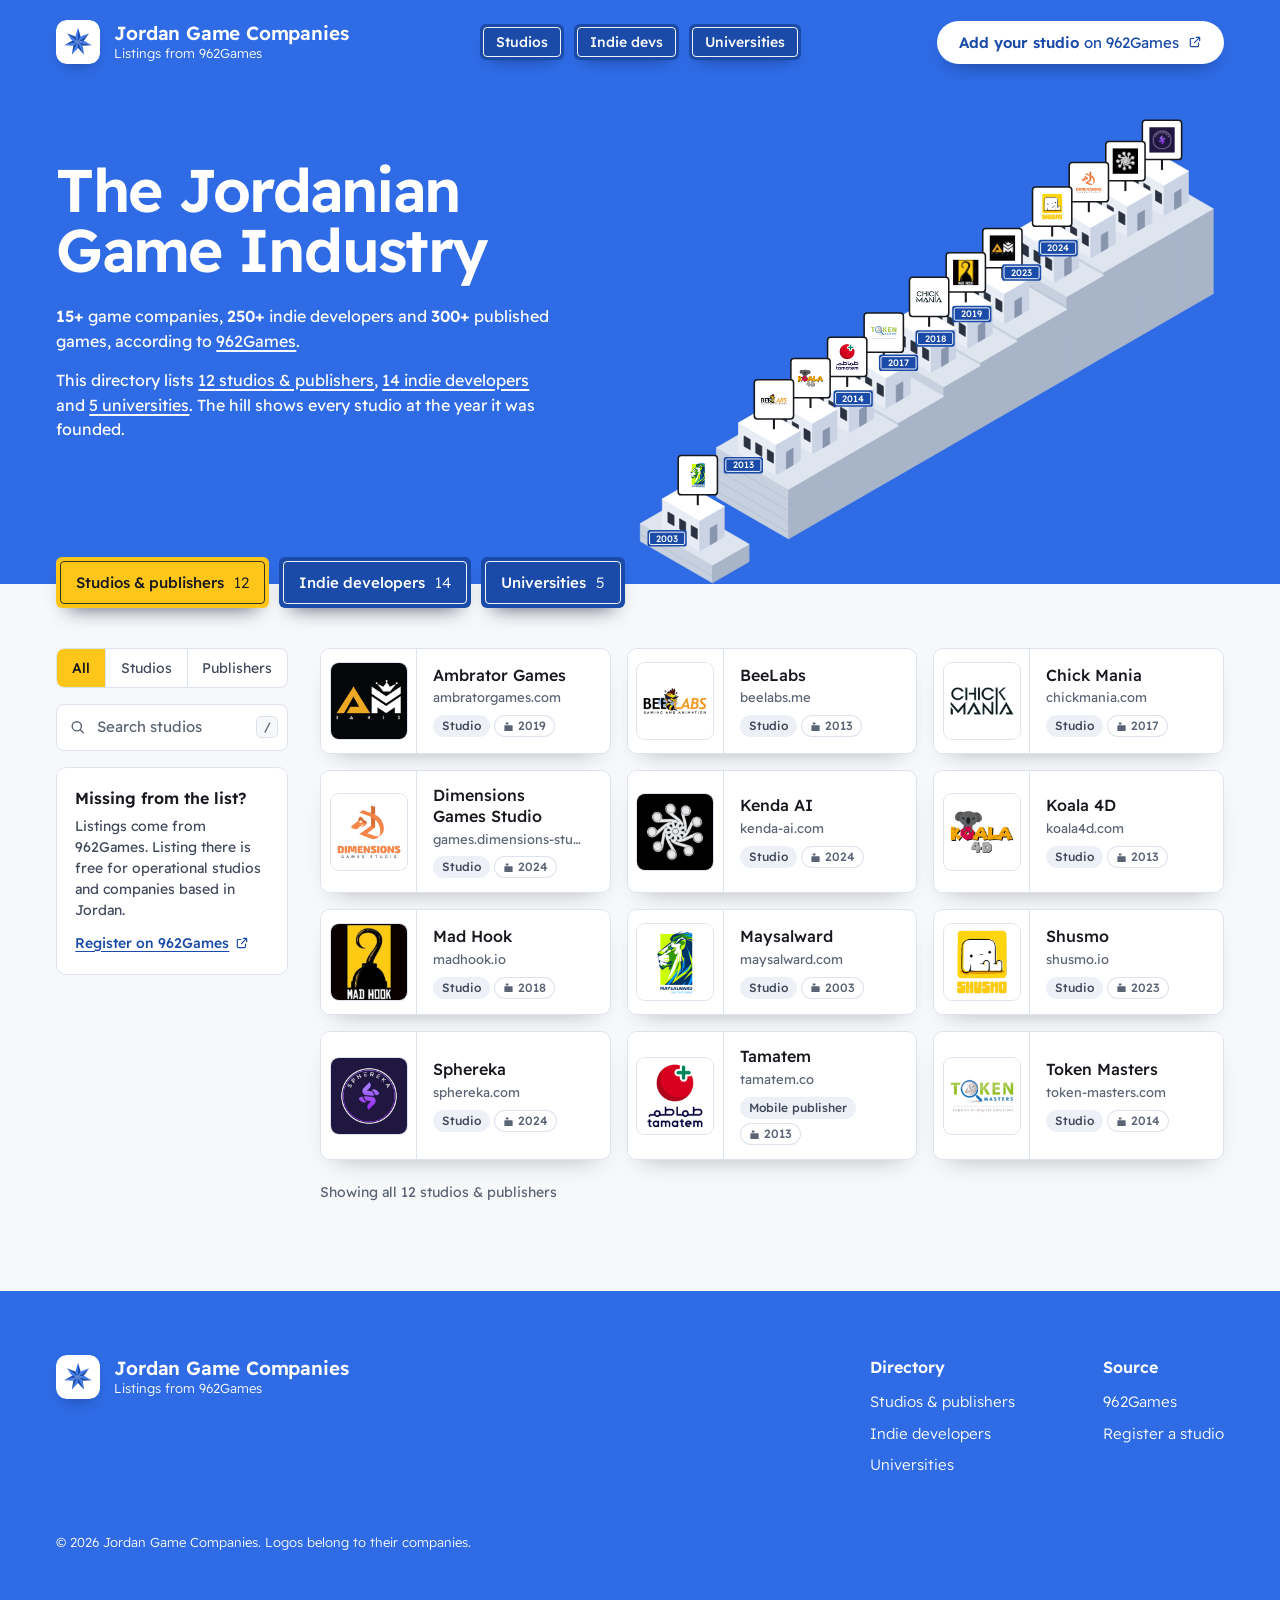
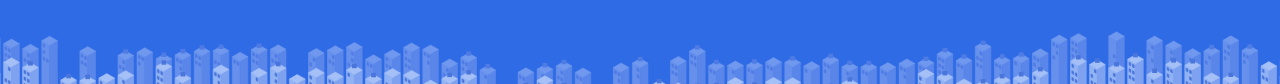
==== index.html @ 41c5526f "Jordan Game Companies: static directory site A Jordan-only directory of game studios, publishers, in" ====
<!doctype html>
<html lang="en">
<head>
  <meta charset="utf-8">
  <meta name="viewport" content="width=device-width, initial-scale=1">
  <title>The Jordanian Game Industry · Jordan Game Companies</title>
  <meta name="description" content="Game studios, publishers, indie developers and universities in Jordan, in one directory.">
  <meta name="theme-color" content="#2f6be5">
  <link rel="icon" href="assets/mark.svg" type="image/svg+xml">
  <link rel="stylesheet" href="css/fonts.css">
  <link rel="stylesheet" href="css/styles.css">
</head>
<body>
  <svg class="sprite" aria-hidden="true" focusable="false">
    <symbol id="i-search" viewBox="0 0 24 24"><circle cx="11" cy="11" r="6.5" fill="none" stroke="currentColor" stroke-width="2"/><path d="m20 20-4.2-4.2" fill="none" stroke="currentColor" stroke-width="2" stroke-linecap="round"/></symbol>
    <symbol id="i-ext" viewBox="0 0 24 24"><path d="M14 4h6v6M20 4l-9 9M18 14v4.5a1.5 1.5 0 0 1-1.5 1.5h-11A1.5 1.5 0 0 1 4 18.5v-11A1.5 1.5 0 0 1 5.5 6H10" fill="none" stroke="currentColor" stroke-width="2" stroke-linecap="round" stroke-linejoin="round"/></symbol>
    <symbol id="i-house" viewBox="0 0 12 12"><rect x="1.5" y="4.5" width="9" height="6.5" rx=".6" fill="currentColor"/><rect x="3" y="1.5" width="3" height="2.4" rx=".5" fill="currentColor"/></symbol>
    <symbol id="i-go" viewBox="0 0 24 24"><path d="M5 12h14M13 6l6 6-6 6" fill="none" stroke="currentColor" stroke-width="2" stroke-linecap="round" stroke-linejoin="round"/></symbol>
    <symbol id="i-x" viewBox="0 0 24 24"><path d="M6.5 6.5l11 11M17.5 6.5l-11 11" fill="none" stroke="currentColor" stroke-width="2" stroke-linecap="round"/></symbol>
  </svg>

  <a class="skip" href="#directory">Skip to the directory</a>

  <header class="sky">
    <div class="topbar">
      <a class="brand" href="#top">
        <img src="assets/mark.svg" alt="" width="44" height="44">
        <span><span class="brand__name">Jordan Game Companies</span><span class="brand__sub">Listings from 962Games</span></span>
      </a>
      <nav class="signs" aria-label="Directory">
        <a class="sign" href="#studios">Studios</a>
        <a class="sign" href="#indies">Indie devs</a>
        <a class="sign" href="#universities">Universities</a>
      </nav>
      <a class="cta" data-register href="https://forms.maysalward.com/mLizav" target="_blank" rel="noopener"><span class="cta__long">Add your studio<span class="cta__where">on 962Games</span></span><span class="cta__short">Add studio</span><svg class="cta__ext" aria-hidden="true"><use href="#i-ext"/></svg><span class="vh"> (opens the 962Games registration form in a new tab)</span></a>
    </div>

    <div class="hero">
      <div class="hero__copy">
        <h1 id="top">The Jordanian Game Industry</h1>
        <p><b data-fig="companies">15+</b> game companies, <b data-fig="indies">250+</b> indie developers and <b data-fig="games">300+</b> published games, according to <a data-source href="https://www.962games.com/">962Games</a>.</p>
        <p>This directory lists <a href="#studios"><span data-count="studios">12</span> studios &amp; publishers</a>, <a href="#indies"><span data-count="indies">14</span> indie developers</a> and <a href="#universities"><span data-count="universities">5</span> universities</a>. The hill shows every studio at the year it was founded.</p>
      </div>
      <figure class="hill" id="hill">
        <svg class="hill__svg" id="hill-svg" role="group" aria-label="Studios by founding year"></svg>
        <figcaption class="vh">Studios by founding year. Each house is a studio; select one to open its page.</figcaption>
        <div class="hill__tip" aria-hidden="true"></div>
      </figure>
    </div>
  </header>

  <main class="street" id="directory" tabindex="-1">
    <div class="tabs" role="tablist" aria-label="Listing type">
      <button class="tab" type="button" role="tab" id="tab-studios" aria-controls="panel" aria-selected="true" data-tab="studios"><span class="tab__long">Studios &amp; publishers</span><span class="tab__short">Studios</span><span class="tab__count" data-count="studios">12</span></button>
      <button class="tab" type="button" role="tab" id="tab-indies" aria-controls="panel" aria-selected="false" tabindex="-1" data-tab="indies"><span class="tab__long">Indie developers</span><span class="tab__short">Indies</span><span class="tab__count" data-count="indies">14</span></button>
      <button class="tab" type="button" role="tab" id="tab-universities" aria-controls="panel" aria-selected="false" tabindex="-1" data-tab="universities"><span class="tab__long">Universities</span><span class="tab__short">Universities</span><span class="tab__count" data-count="universities">5</span></button>
    </div>

    <div class="board">
      <div class="filters">
        <div class="kind" role="radiogroup" aria-label="Company type">
          <button type="button" role="radio" aria-checked="true" data-kind="all">All</button>
          <button type="button" role="radio" aria-checked="false" tabindex="-1" data-kind="Studio">Studios</button>
          <button type="button" role="radio" aria-checked="false" tabindex="-1" data-kind="Publisher">Publishers</button>
        </div>
        <div class="search">
          <label class="vh" for="q">Search listings</label>
          <svg class="search__icon" aria-hidden="true"><use href="#i-search"/></svg>
          <input id="q" type="search" placeholder="Search studios" autocomplete="off" spellcheck="false" enterkeyhint="search">
          <kbd class="search__key" aria-hidden="true" title="Press / to search">/</kbd>
          <button class="search__clear" type="button" hidden><svg aria-hidden="true"><use href="#i-x"/></svg><span class="vh">Clear search</span></button>
        </div>
        <div class="note note--aside">
          <h2>Missing from the list?</h2>
          <p>Listings come from 962Games. Listing there is free for operational studios and companies based in Jordan.</p>
          <a class="note__link" data-register href="https://forms.maysalward.com/mLizav" target="_blank" rel="noopener">Register on 962Games<svg aria-hidden="true"><use href="#i-ext"/></svg><span class="vh"> (opens in a new tab)</span></a>
        </div>
      </div>

      <section class="results" role="tabpanel" id="panel" aria-labelledby="tab-studios">
        <h2 class="vh" data-panel-title>Studios &amp; publishers</h2>
        <ul class="cards" data-cards></ul>
        <div class="empty" data-empty hidden>
          <p class="empty__title" data-empty-title></p>
          <p>Try a shorter name, or clear the search.</p>
          <button class="btn" type="button" data-clear>Clear search</button>
          <p class="empty__add">Know one that belongs here? <a data-register href="https://forms.maysalward.com/mLizav" target="_blank" rel="noopener">Register it on 962Games<span class="vh"> (opens in a new tab)</span></a>.</p>
        </div>
        <p class="count" data-count-line aria-live="polite"></p>
        <noscript><p class="count">This directory needs JavaScript to show the listings.</p></noscript>
      </section>

      <div class="note note--after">
        <h2>Missing from the list?</h2>
        <p>Listings come from 962Games. Listing there is free for operational studios and companies based in Jordan.</p>
        <a class="note__link" data-register href="https://forms.maysalward.com/mLizav" target="_blank" rel="noopener">Register on 962Games<svg aria-hidden="true"><use href="#i-ext"/></svg><span class="vh"> (opens in a new tab)</span></a>
      </div>
    </div>
  </main>

  <footer class="foot">
    <div class="foot__inner">
      <a class="brand" href="#top">
        <img src="assets/mark.svg" alt="" width="44" height="44">
        <span><span class="brand__name">Jordan Game Companies</span><span class="brand__sub">Listings from 962Games</span></span>
      </a>
      <nav class="foot__cols" aria-label="Footer">
        <div>
          <h2>Directory</h2>
          <ul>
            <li><a href="#studios">Studios &amp; publishers</a></li>
            <li><a href="#indies">Indie developers</a></li>
            <li><a href="#universities">Universities</a></li>
          </ul>
        </div>
        <div>
          <h2>Source</h2>
          <ul>
            <li><a data-source href="https://www.962games.com/">962Games</a></li>
            <li><a data-register href="https://forms.maysalward.com/mLizav" target="_blank" rel="noopener">Register a studio<span class="vh"> (opens in a new tab)</span></a></li>
          </ul>
        </div>
      </nav>
    </div>
    <p class="foot__legal">© <span data-year>2026</span> Jordan Game Companies. Logos belong to their companies.</p>
  </footer>

  <script src="js/data.js"></script>
  <script src="js/shared.js"></script>
  <script src="js/app.js"></script>
</body>
</html>
---- css/fonts.css ----
/* Readex Pro (SIL Open Font License), latin subset, variable 160-700.
   Embedded as a data URI so the page also works when index.html is opened straight from disk:
   browsers block font files loaded over file://. Source file: assets/fonts/readex-pro-latin-var.woff2 */
@font-face {
  font-family: 'Readex Pro';
  font-style: normal;
  font-weight: 160 700;
  font-display: swap;
  src: url('[data-uri]') format('woff2');
  unicode-range: U+0000-00FF, U+0131, U+0152-0153, U+02BB-02BC, U+02C6, U+02DA, U+02DC, U+0304, U+0308, U+0329, U+2000-206F, U+20AC, U+2122, U+2191, U+2193, U+2212, U+2215, U+FEFF, U+FFFD;
}
---- css/styles.css ----
/* Jordan Game Companies: the Jordanian game industry drawn as Amman.
   Sky field, limestone houses, blue enamel street signs; taxi yellow marks the active item and nothing else. */

:root {
  --sky: #2f6be5;
  --sign: #1b4ba8;
  --sign-hover: #2357bf;
  --taxi: #ffc61a;
  --ink: #16181d;
  --ink-2: #414a5c;
  --ink-3: #5b6475;
  --stone: #f7f8fa;
  --paper: #ffffff;
  --line: #dde3ec;
  --chip: #edf1f7;
  --radius: 10px;
  --shadow: 0 12px 24px -16px rgba(22, 24, 29, .38);
  --shadow-lift: 0 20px 32px -18px rgba(22, 24, 29, .45);
  --ease-out: cubic-bezier(.16, 1, .3, 1);
  --gutter: clamp(16px, 4.4vw, 64px);
  --font: 'Readex Pro', system-ui, -apple-system, 'Segoe UI', sans-serif;
}

*, *::before, *::after { box-sizing: border-box; }

html {
  -webkit-text-size-adjust: 100%;
  scroll-behavior: smooth;
  scrollbar-color: #a8b5c9 var(--stone);
}

body {
  margin: 0;
  font-family: var(--font);
  font-size: 16px;
  line-height: 1.5;
  color: var(--ink);
  background: var(--stone);
  -webkit-font-smoothing: antialiased;
  -moz-osx-font-smoothing: grayscale;
}

img, svg { display: block; }
a { color: inherit; }
h1, h2 { text-wrap: balance; }

::selection { background: rgba(47, 107, 229, .22); color: var(--ink); }
.sky ::selection, .foot ::selection { background: rgba(255, 255, 255, .32); color: #fff; }

:focus-visible { outline: 2px solid var(--sign); outline-offset: 3px; }
.sky :focus-visible, .foot :focus-visible { outline-color: #fff; }

.vh {
  position: absolute !important;
  width: 1px; height: 1px;
  margin: -1px; padding: 0;
  overflow: hidden;
  clip: rect(0 0 0 0);
  white-space: nowrap;
  border: 0;
}

.sprite { position: absolute; width: 0; height: 0; overflow: hidden; }

.skip {
  position: absolute;
  left: 16px; top: -60px;
  z-index: 10;
  background: var(--ink);
  color: #fff;
  font-weight: 500;
  text-decoration: none;
  padding: 10px 16px;
  border-radius: 6px;
  transition: top .2s var(--ease-out);
}
.skip:focus { top: 12px; }

/* ───────── Sky: top bar and hero ───────── */

.sky {
  position: relative;
  background: var(--sky);
  color: #fff;
}

.topbar {
  display: grid;
  grid-template-columns: 1fr auto 1fr;
  align-items: center;
  gap: 16px;
  padding: 20px var(--gutter) 0;
}

.brand {
  display: inline-flex;
  align-items: center;
  gap: 14px;
  justify-self: start;
  text-decoration: none;
}
.brand img {
  width: 44px;
  height: 44px;
  border-radius: 11px;
  box-shadow: 0 8px 16px -10px rgba(8, 18, 48, .6);
}
.brand__name {
  display: block;
  font-weight: 600;
  font-size: 19px;
  line-height: 1.2;
  letter-spacing: -0.01em;
}
.brand__sub {
  display: block;
  font-weight: 300;
  font-size: 13px;
  line-height: 1.4;
}

.signs { display: flex; gap: 10px; }

/* A blue enamel street-name plate with its inset white rule. */
.sign, .tab {
  position: relative;
  display: inline-flex;
  align-items: center;
  background: var(--sign);
  color: #fff;
  font-weight: 500;
  line-height: 1;
  text-decoration: none;
  border-radius: 6px;
  box-shadow: 0 8px 16px -11px rgba(8, 18, 48, .7);
  transition: background-color .15s ease, transform .2s var(--ease-out);
}
.sign::after, .tab::after {
  content: '';
  position: absolute;
  inset: 3px;
  border: 1.5px solid rgba(255, 255, 255, .92);
  border-radius: 4px;
  pointer-events: none;
}
.sign { font-size: 14px; padding: 11px 16px; }
.sign:hover, .tab:hover { background: var(--sign-hover); }
.sign:active, .tab:active { transform: translateY(1px); }

.cta {
  justify-self: end;
  display: inline-flex;
  align-items: center;
  background: #fff;
  color: var(--sign);
  font-weight: 600;
  font-size: 15px;
  line-height: 1;
  text-decoration: none;
  padding: 14px 22px;
  border-radius: 999px;
  box-shadow: 0 10px 20px -12px rgba(8, 18, 48, .6);
  transition: transform .2s var(--ease-out), box-shadow .2s var(--ease-out);
}
.cta:hover { transform: translateY(-1px); box-shadow: 0 14px 24px -12px rgba(8, 18, 48, .65); }
.cta__short { display: none; }
.cta__where { font-weight: 400; margin-left: .3em; }
.cta__ext { width: 14px; height: 14px; margin-left: 9px; flex: none; }
@media (max-width: 1180px) { .cta__where { display: none; } }

.hero {
  display: grid;
  grid-template-columns: minmax(0, 1fr) minmax(0, 1.08fr);
  gap: 24px;
  padding: 0 var(--gutter);
  min-height: min(520px, calc(100svh - 150px));
}

.hero__copy {
  align-self: center;
  padding: 40px 0 72px;
}
.hero__copy h1 {
  margin: 0 0 24px;
  max-width: 8.6em;
  font-weight: 600;
  font-size: clamp(42px, 4.7vw, 70px);
  line-height: 1;
  letter-spacing: -0.028em;
}
.hero__copy p {
  margin: 0 0 14px;
  max-width: 31em;
  font-size: clamp(16px, 1.25vw, 18px);
  line-height: 1.55;
}
.hero__copy b { font-weight: 600; font-variant-numeric: tabular-nums; }
.hero__copy p a {
  text-decoration: underline;
  text-decoration-thickness: 1.5px;
  text-underline-offset: 3px;
}
.hero__copy p a:hover { text-decoration-thickness: 2.5px; }

/* The hill: studios by founding year. The street section crops its base. */
.hill {
  position: relative;
  margin: 0;
  align-self: end;
  justify-self: end;
  width: 100%;
  max-width: 640px;
}
.hill__svg { width: 100%; height: auto; overflow: hidden; }

.house { cursor: pointer; outline: none; }
.house > g { transition: transform .3s var(--ease-out); }
.house:hover > g, .house:focus-visible > g { transform: translateY(-6px); }
.house .frame { fill: #fff; stroke: var(--ink); stroke-width: 1.5; }
.house:focus-visible .frame { stroke: #fff; stroke-width: 4; paint-order: stroke; }

.hill__tip {
  position: absolute;
  left: 0; top: 0;
  z-index: 3;
  pointer-events: none;
  background: var(--ink);
  color: #fff;
  font-size: 13px;
  font-weight: 500;
  line-height: 1;
  white-space: nowrap;
  padding: 8px 11px;
  border-radius: 6px;
  box-shadow: 0 10px 18px -10px rgba(8, 18, 48, .7);
  opacity: 0;
  translate: -50% calc(-100% - 10px);
  transition: opacity .12s ease;
}
.hill__tip.is-on { opacity: 1; }
.hill__tip span { font-weight: 300; margin-left: 6px; }

/* ───────── Street: tabs, filters, cards ───────── */

.street {
  position: relative;
  padding: 0 var(--gutter) 88px;
  outline: none;
}

.tabs {
  position: relative;
  z-index: 2;
  display: flex;
  flex-wrap: wrap;
  gap: 10px;
  margin-top: -27px;
}
.tab {
  appearance: none;
  border: 0;
  margin: 0;
  font-family: inherit;
  font-size: 15px;
  gap: 10px;
  padding: 18px 20px;
  cursor: pointer;
  box-shadow: 0 12px 20px -12px rgba(8, 18, 48, .7);
}
.tab::after { inset: 4px; }
.tab[aria-selected="true"] { background: var(--taxi); color: var(--ink); }
.tab[aria-selected="true"]::after { border-color: rgba(22, 24, 29, .85); }
.tab:focus-visible { outline: 2px solid var(--ink); outline-offset: 3px; }
.tab__count { font-weight: 300; font-variant-numeric: tabular-nums; }
.tab__short { display: none; }

.board {
  display: grid;
  grid-template-columns: 232px minmax(0, 1fr);
  grid-template-areas: "filters results";
  gap: 16px 32px;
  margin-top: 40px;
}
.filters {
  grid-area: filters;
  position: sticky;
  top: 24px;
  align-self: start;
  display: flex;
  flex-direction: column;
  gap: 16px;
}
.results { grid-area: results; min-width: 0; }

.kind {
  display: flex;
  background: var(--paper);
  border: 1px solid var(--line);
  border-radius: 8px;
  overflow: hidden;
}
.kind[hidden] { display: none; }
.kind button {
  flex: 1 1 auto;
  appearance: none;
  border: 0;
  border-left: 1px solid var(--line);
  background: none;
  font: inherit;
  font-size: 14px;
  line-height: 1;
  color: var(--ink-2);
  padding: 12px 10px;
  cursor: pointer;
  transition: background-color .15s ease;
}
.kind button:first-child { border-left: 0; }
.kind button:hover { background: var(--chip); }
.kind button[aria-checked="true"] { background: var(--taxi); color: var(--ink); font-weight: 500; }
.kind button:focus-visible { outline-offset: -3px; }

.search { position: relative; }
.search input {
  width: 100%;
  font: inherit;
  font-size: 15px;
  color: var(--ink);
  background: var(--paper);
  border: 1px solid var(--line);
  border-radius: 8px;
  padding: 11px 44px 11px 40px;
  caret-color: var(--sign);
  transition: border-color .15s ease;
}
.search input::placeholder { color: var(--ink-3); opacity: 1; }
.search input:hover { border-color: #c5cfdd; }
.search input:focus { outline: 2px solid var(--sign); outline-offset: 1px; border-color: transparent; }
.search input::-webkit-search-cancel-button { -webkit-appearance: none; appearance: none; }
.search__icon {
  position: absolute;
  left: 13px; top: 50%;
  width: 17px; height: 17px;
  translate: 0 -50%;
  color: var(--ink-3);
  pointer-events: none;
}
.search__key {
  position: absolute;
  right: 10px; top: 50%;
  translate: 0 -50%;
  min-width: 22px;
  text-align: center;
  font: 500 12px/1 var(--font);
  color: var(--ink-3);
  background: var(--stone);
  border: 1px solid var(--line);
  border-radius: 5px;
  padding: 4px 6px;
}
.search__clear {
  position: absolute;
  right: 6px; top: 50%;
  translate: 0 -50%;
  display: grid;
  place-items: center;
  width: 32px; height: 32px;
  appearance: none;
  border: 0;
  border-radius: 6px;
  background: none;
  color: var(--ink-3);
  cursor: pointer;
}
.search__clear[hidden] { display: none; }
.search__clear:hover { background: var(--chip); color: var(--ink); }
.search__clear svg { width: 16px; height: 16px; }
.search:has(input:not(:placeholder-shown)) .search__key { display: none; }

.note {
  background: var(--paper);
  border: 1px solid var(--line);
  border-radius: var(--radius);
  padding: 18px 18px 20px;
  font-size: 14px;
  line-height: 1.5;
  color: var(--ink-2);
}
.note h2 { margin: 0 0 6px; font-size: 16px; font-weight: 600; color: var(--ink); }
.note p { margin: 0 0 12px; }
.note__link {
  display: inline-flex;
  align-items: center;
  gap: 6px;
  font-weight: 500;
  color: var(--sign);
  text-decoration: underline;
  text-underline-offset: 3px;
}
.note__link svg { width: 14px; height: 14px; }
.note--after { display: none; }

.cards {
  list-style: none;
  margin: 0;
  padding: 0;
  display: grid;
  grid-template-columns: repeat(3, minmax(0, 1fr));
  gap: 16px;
}
.cards li { display: flex; }

.card {
  position: relative;
  flex: 1;
  display: flex;
  min-width: 0;
  min-height: 106px;
  background: var(--paper);
  border: 1px solid var(--line);
  border-radius: var(--radius);
  overflow: hidden;
  color: inherit;
  text-decoration: none;
  box-shadow: var(--shadow);
  scroll-margin: 140px 0;
  transition: transform .22s var(--ease-out), box-shadow .22s var(--ease-out);
}
.card:hover { transform: translateY(-2px); box-shadow: var(--shadow-lift); }
.card:focus-visible { outline-offset: 3px; }

/* Every logo sits on the same small sign: one size, one radius, one hairline. */
.card__logo {
  flex: 0 0 96px;
  display: grid;
  place-items: center;
  background: var(--paper);
  border-right: 1px solid var(--line);
}
.card__logo img { width: 76px; height: 76px; border-radius: 8px; box-shadow: 0 0 0 1px var(--line); }

.card__body {
  flex: 1;
  min-width: 0;
  display: flex;
  flex-direction: column;
  justify-content: center;
  gap: 3px;
  padding: 14px 28px 14px 16px;
}
.card__name {
  font-weight: 500;
  font-size: 16px;
  line-height: 1.3;
}
.card__meta {
  font-size: 13px;
  line-height: 1.45;
  color: var(--ink-3);
  white-space: nowrap;
  overflow: hidden;
  text-overflow: ellipsis;
}
.card__meta--wrap {
  white-space: normal;
  display: -webkit-box;
  -webkit-line-clamp: 2;
  -webkit-box-orient: vertical;
}
.card__chips { display: flex; flex-wrap: wrap; gap: 4px; margin-top: 5px; }
.chip {
  font-size: 12px;
  font-weight: 500;
  line-height: 1;
  color: var(--ink-2);
  background: var(--chip);
  padding: 5px 9px;
  border-radius: 999px;
}
.chip--soon, .chip--year { background: none; box-shadow: inset 0 0 0 1px var(--line); color: var(--ink-3); }
.chip--year { display: inline-flex; align-items: center; gap: 4px; font-variant-numeric: tabular-nums; }
.chip--year svg { width: 11px; height: 11px; }
/* Cards open the listing's page here; the arrow shows on hover and steps toward it. */
.card__go {
  position: absolute;
  top: 13px; right: 13px;
  width: 15px; height: 15px;
  color: var(--ink-3);
  opacity: 0;
  transition: opacity .15s ease, transform .22s var(--ease-out);
}
.card:hover .card__go, .card:focus-visible .card__go { opacity: 1; transform: translateX(2px); color: var(--sign); }
@media (hover: none) { .card__go { opacity: .8; } }

/* Arrived from the hill or a deep link: a taxi-yellow ring closes in on the card. */
.card.is-lit { outline: 3px solid var(--taxi); outline-offset: 3px; animation: lit .7s var(--ease-out); }
@keyframes lit {
  from { outline-offset: 16px; outline-color: rgba(255, 198, 26, 0); }
  to { outline-offset: 3px; outline-color: var(--taxi); }
}

.empty {
  background: var(--paper);
  border: 1px solid var(--line);
  border-radius: var(--radius);
  padding: 28px 28px 24px;
  color: var(--ink-2);
}
.empty p { margin: 0 0 12px; }
.empty__title { font-size: 18px; font-weight: 500; color: var(--ink); }
.empty__add { margin: 18px 0 0 !important; font-size: 14px; }
.empty__add a { color: var(--sign); font-weight: 500; text-underline-offset: 3px; }
.btn {
  appearance: none;
  font: inherit;
  font-size: 14px;
  font-weight: 500;
  color: var(--ink);
  background: var(--paper);
  border: 1px solid #c5cfdd;
  border-radius: 999px;
  padding: 9px 16px;
  cursor: pointer;
}
.btn:hover { background: var(--chip); }

.count {
  margin: 22px 0 0;
  font-size: 14px;
  color: var(--ink-3);
  font-variant-numeric: tabular-nums;
}

/* ───────── Listing page: a company profile under the same sky ───────── */

/* Short pages still end on the sky: the street grows to fill the window. */
.page-listing { display: flex; flex-direction: column; min-height: 100vh; min-height: 100svh; }
.page-listing > main { flex: 1 0 auto; }

/* No hero here: the sky is just the top bar, and the profile opens on the street. */
.page-listing .topbar { padding-bottom: 20px; }
.street--listing { padding-top: 28px; }

.crumbs ol {
  list-style: none;
  margin: 0;
  padding: 0;
  display: flex;
  flex-wrap: wrap;
  row-gap: 4px;
  font-size: 14px;
  line-height: 1.4;
  color: var(--ink-3);
}
.crumbs li { display: inline-flex; align-items: center; }
.crumbs li[hidden] { display: none; }
.crumbs li + li::before {
  content: '';
  width: 6px;
  height: 6px;
  margin: 0 12px 0 8px;
  border-top: 1.5px solid currentColor;
  border-right: 1.5px solid currentColor;
  transform: rotate(45deg);
  opacity: .7;
}
.crumbs a { color: var(--ink-2); text-decoration: none; }
.crumbs a:hover { color: var(--sign); text-decoration: underline; text-underline-offset: 3px; }
.crumbs [aria-current] { color: var(--ink); font-weight: 500; }

/* The profile head: logo, name and type, and the way out to the listing's site. */
.profile {
  display: grid;
  grid-template-columns: auto minmax(0, 1fr) auto;
  align-items: center;
  gap: 16px 28px;
  margin-top: 28px;
}
.profile__logo {
  padding: 6px;
  background: var(--paper);
  border: 1px solid var(--line);
  border-radius: 18px;
  box-shadow: var(--shadow);
}
.profile__logo img { width: 116px; height: 116px; border-radius: 12px; box-shadow: 0 0 0 1px var(--line); }
.profile__id { min-width: 0; }
.profile__id h1 {
  margin: 0;
  max-width: 18em;
  font-size: clamp(30px, 3.2vw, 46px);
  font-weight: 600;
  line-height: 1.08;
  letter-spacing: -0.022em;
}
.profile__id h1:focus { outline: none; }
.profile__meta { margin: 10px 0 0; font-size: 16px; color: var(--ink-2); font-variant-numeric: tabular-nums; }
.profile__meta a { color: var(--sign); font-weight: 500; text-underline-offset: 3px; }
.profile--missing { grid-template-columns: minmax(0, 1fr); align-items: start; margin-top: 40px; }
.profile--missing .profile__act { padding-top: 8px; }

/* The one way out to the listing's own site: an action, so a pill; sign blue, because it is a way to go. */
.btn-visit {
  display: inline-flex;
  align-items: center;
  gap: 9px;
  background: var(--sign);
  color: #fff;
  font-weight: 600;
  font-size: 15px;
  line-height: 1;
  white-space: nowrap;
  text-decoration: none;
  padding: 15px 22px;
  border-radius: 999px;
  box-shadow: var(--shadow);
  transition: background-color .15s ease, transform .2s var(--ease-out), box-shadow .2s var(--ease-out);
}
.btn-visit:hover { background: var(--sign-hover); transform: translateY(-1px); box-shadow: var(--shadow-lift); }
.btn-visit svg { width: 14px; height: 14px; flex: none; }

/* The sheet: About and more of the category, with the information column on the right. */
.sheet {
  display: grid;
  grid-template-columns: minmax(0, 1fr) 320px;
  grid-template-rows: auto 1fr;
  grid-template-areas: "about side" "more side";
  gap: 0 56px;
  margin-top: 48px;
}
.sheet[hidden] { display: none; }
.sheet__main { display: contents; }
.about { grid-area: about; }
.about h2, .more__head h2 { margin: 0; font-size: 22px; font-weight: 600; line-height: 1.25; letter-spacing: -0.01em; }
.about p { margin: 12px 0 0; max-width: 62ch; font-size: 17px; line-height: 1.65; color: var(--ink-2); }
.about b { font-weight: 500; color: var(--ink); }
.about a { color: var(--sign); font-weight: 500; text-underline-offset: 3px; }

.more { grid-area: more; margin-top: 48px; }
@media (min-width: 1001px) {
  .sheet:not(:has(.about)) .more { grid-row: 1 / -1; margin-top: 0; }
}
.more__head {
  display: flex;
  flex-wrap: wrap;
  align-items: baseline;
  justify-content: space-between;
  gap: 8px 24px;
  margin-bottom: 18px;
}
.more__all {
  display: inline-flex;
  align-items: center;
  gap: 6px;
  font-size: 15px;
  font-weight: 500;
  color: var(--sign);
  text-decoration: underline;
  text-underline-offset: 3px;
}
.more__all:hover { text-decoration-thickness: 2px; }
.more__all svg { width: 15px; height: 15px; }
.sheet .cards { grid-template-columns: repeat(2, minmax(0, 1fr)); }

.sheet__side {
  grid-area: side;
  align-self: start;
  position: sticky;
  top: 24px;
  display: flex;
  flex-direction: column;
  gap: 16px;
}
.facts {
  background: var(--paper);
  border: 1px solid var(--line);
  border-radius: var(--radius);
  box-shadow: var(--shadow);
  padding: 18px 20px 16px;
}
.facts h2 { margin: 0 0 8px; font-size: 16px; font-weight: 600; }
.facts dl { margin: 0; }
.facts dl > div {
  display: grid;
  grid-template-columns: 104px minmax(0, 1fr);
  gap: 12px;
  padding: 11px 0;
  border-top: 1px solid var(--line);
}
.facts dt { font-size: 13px; line-height: 1.55; color: var(--ink-3); }
.facts dd {
  margin: 0;
  font-size: 15px;
  font-weight: 500;
  line-height: 1.4;
  overflow-wrap: break-word;
  font-variant-numeric: tabular-nums;
}
.facts dd a { color: var(--sign); text-decoration: underline; text-underline-offset: 3px; }
.facts dd a svg { display: inline-block; width: 12px; height: 12px; margin-left: 5px; vertical-align: -1px; }
.facts__none { font-weight: 400; color: var(--ink-3); }
.facts__source { margin: 4px 0 0; padding-top: 12px; border-top: 1px solid var(--line); font-size: 13px; color: var(--ink-3); }
.facts__source a { color: var(--sign); text-underline-offset: 3px; }

/* ───────── Footer: back to the sky, the city on the horizon ───────── */

.foot {
  background: var(--sky) url('../assets/skyline.svg') repeat-x center bottom / 1600px 92px;
  color: #fff;
  padding: 64px var(--gutter) 132px;
}
.foot__inner {
  display: flex;
  flex-wrap: wrap;
  align-items: flex-start;
  justify-content: space-between;
  gap: 40px 64px;
}
.foot__cols { display: flex; flex-wrap: wrap; gap: 32px 88px; }
.foot h2 { margin: 0 0 12px; font-size: 16px; font-weight: 600; }
.foot ul { list-style: none; margin: 0; padding: 0; display: grid; gap: 9px; font-size: 15px; font-weight: 300; }
.foot ul a { text-decoration: none; }
.foot ul a:hover { text-decoration: underline; text-underline-offset: 3px; }
.foot__legal { margin: 56px 0 0; font-size: 13px; font-weight: 300; }

/* ───────── Responsive ───────── */

@media (max-width: 1240px) {
  .cards { grid-template-columns: repeat(2, minmax(0, 1fr)); }
}

@media (max-width: 1000px) {
  .hero { grid-template-columns: minmax(0, 1fr); min-height: 0; gap: 8px; }
  .hero__copy { padding: 36px 0 8px; }
  .hero__copy h1 { max-width: 12em; }
  .hill { justify-self: stretch; max-width: none; }
  .board {
    grid-template-columns: minmax(0, 1fr);
    grid-template-areas: "filters" "results" "note";
    margin-top: 28px;
  }
  .filters { position: static; flex-direction: row; flex-wrap: wrap; align-items: stretch; gap: 12px; }
  .kind { flex: 0 1 300px; }
  .search { flex: 1 1 240px; }
  .note--aside { display: none; }
  .note--after { display: block; grid-area: note; margin-top: 16px; }
  .profile { grid-template-columns: auto minmax(0, 1fr); }
  .profile__act { grid-column: 1 / -1; }
  .sheet {
    grid-template-columns: minmax(0, 1fr);
    grid-template-rows: none;
    grid-template-areas: "about" "side" "more";
    gap: 32px;
    margin-top: 36px;
  }
  .sheet:not(:has(.about)) { grid-template-areas: "side" "more"; }
  .sheet__side { position: static; }
  .more { margin-top: 16px; }
}

@media (max-width: 720px) {
  .topbar { grid-template-columns: minmax(0, 1fr) auto; row-gap: 16px; padding-top: 14px; }
  .signs { grid-column: 1 / -1; grid-row: 2; justify-content: center; }
  .sign { font-size: 13px; padding: 10px 13px; }
  .brand { gap: 10px; }
  .brand img { width: 38px; height: 38px; border-radius: 10px; }
  .brand__name { font-size: 16px; }
  .brand__sub { font-size: 12px; }
  .cta { font-size: 14px; padding: 11px 16px; }
  .cta__long { display: none; }
  .cta__short { display: inline; }
  .tabs { gap: 8px; margin-top: -24px; }
  .tab { font-size: 14px; gap: 7px; padding: 16px 13px; }
  .tab__long { display: none; }
  .tab__short { display: inline; }
  .cards { grid-template-columns: minmax(0, 1fr); gap: 12px; }
  .kind { flex-basis: 100%; }
  .search__key { display: none; }
  .foot__cols { gap: 32px 56px; }
  .page-listing .topbar { padding-bottom: 16px; }
  .street--listing { padding-top: 20px; }
  /* one back crumb on phones: "‹ Studios & publishers" */
  .crumbs [aria-current], .crumbs--deep li:first-child { display: none; }
  .crumbs li::before, .crumbs li + li::before {
    content: '';
    width: 6px;
    height: 6px;
    margin: 0 9px 0 3px;
    border-top: 1.5px solid currentColor;
    border-right: 1.5px solid currentColor;
    transform: rotate(-135deg);
    opacity: .7;
  }
  .profile { gap: 14px 16px; margin-top: 20px; }
  .profile__logo { padding: 5px; border-radius: 15px; }
  .profile__logo img { width: 80px; height: 80px; border-radius: 10px; }
  .profile__meta { font-size: 15px; }
  .btn-visit { width: 100%; justify-content: center; }
  .about h2, .more__head h2 { font-size: 20px; }
  .about p { font-size: 16px; }
  .sheet .cards { grid-template-columns: minmax(0, 1fr); }
}

@media (max-width: 400px) {
  .brand__sub { display: none; }
  .tab { padding: 16px 11px; }
}

@media (prefers-reduced-motion: reduce) {
  html { scroll-behavior: auto; }
  *, *::before, *::after { transition-duration: .01ms !important; animation-duration: .01ms !important; }
}
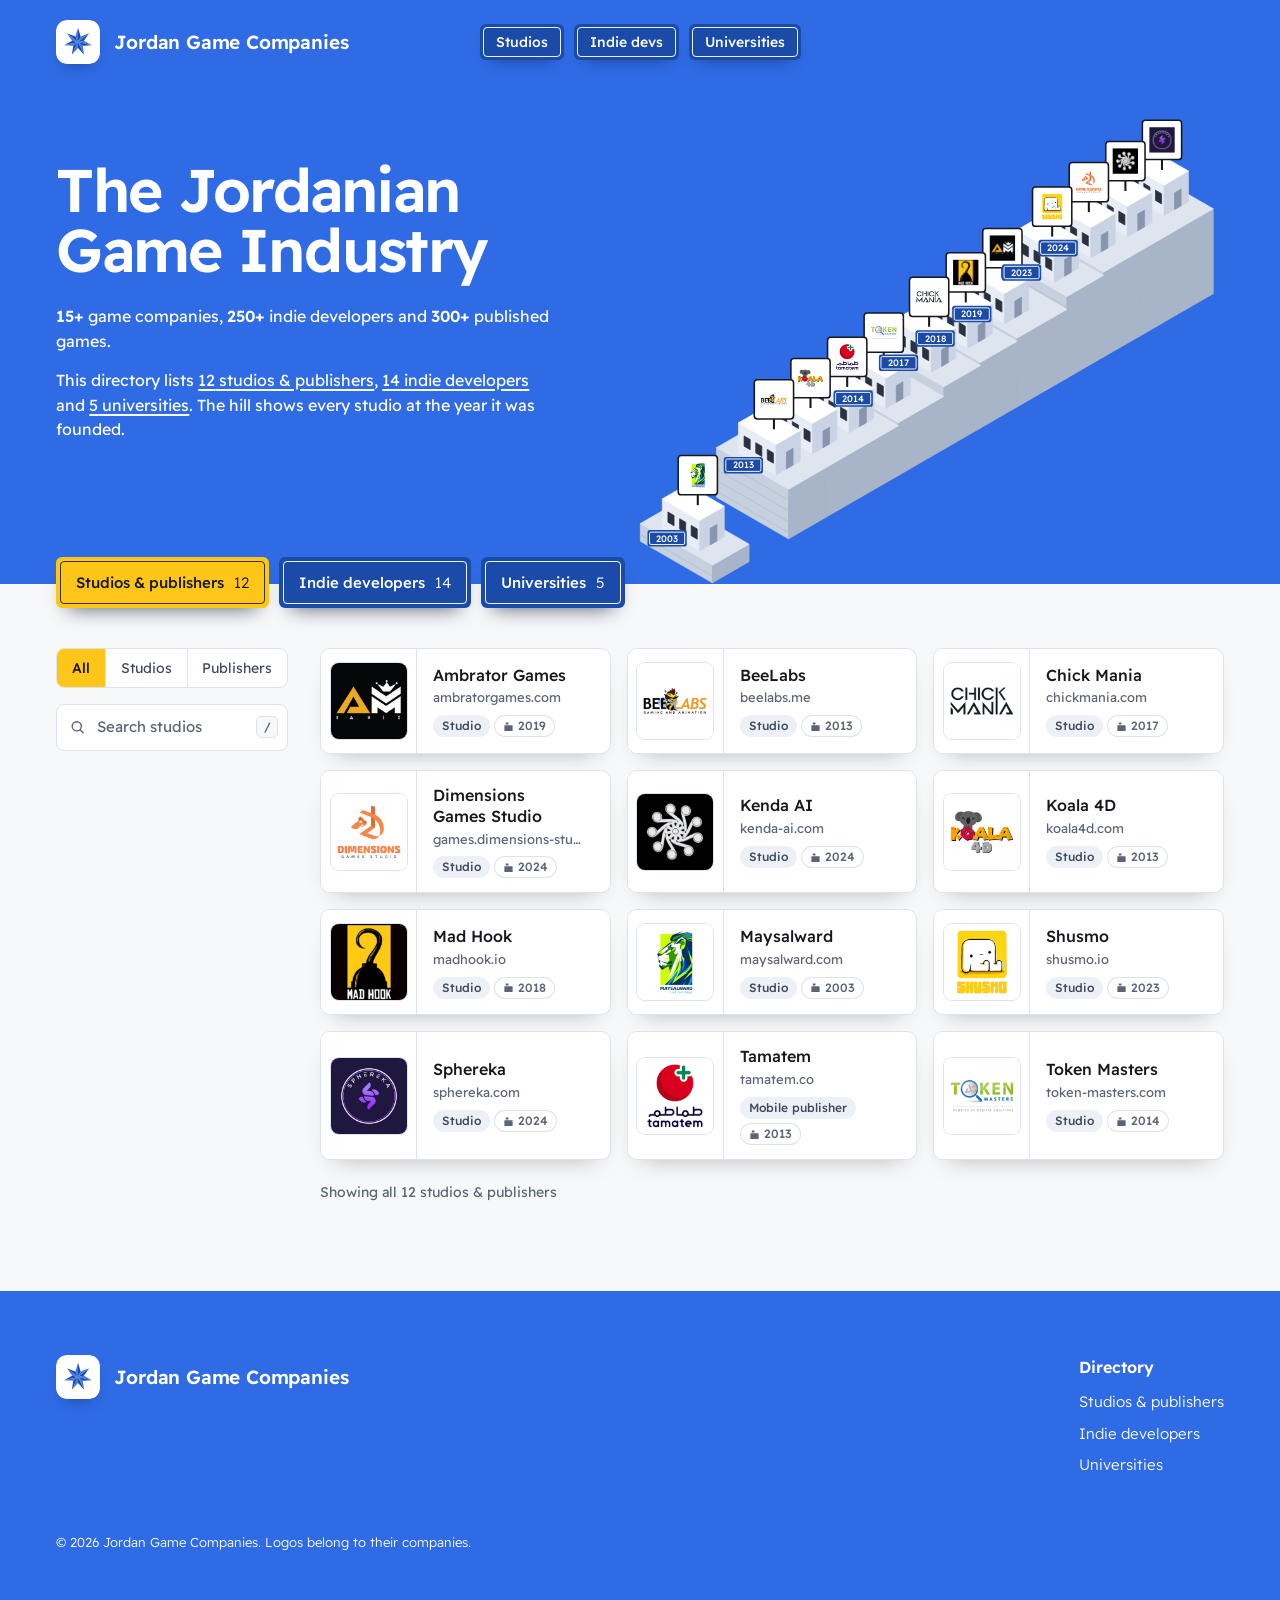
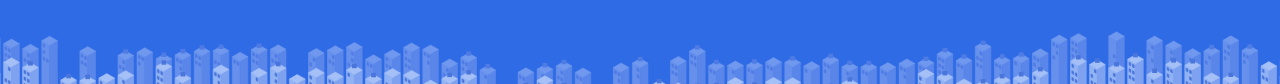
==== commit ac0baa50: "Remove every link and credit to the listings source The site no longer points anywhere outside its o" ====
--- a/index.html
+++ b/index.html
@@ -25,20 +25,19 @@
     <div class="topbar">
       <a class="brand" href="#top">
         <img src="assets/mark.svg" alt="" width="44" height="44">
-        <span><span class="brand__name">Jordan Game Companies</span><span class="brand__sub">Listings from 962Games</span></span>
+        <span class="brand__name">Jordan Game Companies</span>
       </a>
       <nav class="signs" aria-label="Directory">
         <a class="sign" href="#studios">Studios</a>
         <a class="sign" href="#indies">Indie devs</a>
         <a class="sign" href="#universities">Universities</a>
       </nav>
-      <a class="cta" data-register href="https://forms.maysalward.com/mLizav" target="_blank" rel="noopener"><span class="cta__long">Add your studio<span class="cta__where">on 962Games</span></span><span class="cta__short">Add studio</span><svg class="cta__ext" aria-hidden="true"><use href="#i-ext"/></svg><span class="vh"> (opens the 962Games registration form in a new tab)</span></a>
     </div>
 
     <div class="hero">
       <div class="hero__copy">
         <h1 id="top">The Jordanian Game Industry</h1>
-        <p><b data-fig="companies">15+</b> game companies, <b data-fig="indies">250+</b> indie developers and <b data-fig="games">300+</b> published games, according to <a data-source href="https://www.962games.com/">962Games</a>.</p>
+        <p><b data-fig="companies">15+</b> game companies, <b data-fig="indies">250+</b> indie developers and <b data-fig="games">300+</b> published games.</p>
         <p>This directory lists <a href="#studios"><span data-count="studios">12</span> studios &amp; publishers</a>, <a href="#indies"><span data-count="indies">14</span> indie developers</a> and <a href="#universities"><span data-count="universities">5</span> universities</a>. The hill shows every studio at the year it was founded.</p>
       </div>
       <figure class="hill" id="hill">
@@ -70,11 +69,6 @@
           <kbd class="search__key" aria-hidden="true" title="Press / to search">/</kbd>
           <button class="search__clear" type="button" hidden><svg aria-hidden="true"><use href="#i-x"/></svg><span class="vh">Clear search</span></button>
         </div>
-        <div class="note note--aside">
-          <h2>Missing from the list?</h2>
-          <p>Listings come from 962Games. Listing there is free for operational studios and companies based in Jordan.</p>
-          <a class="note__link" data-register href="https://forms.maysalward.com/mLizav" target="_blank" rel="noopener">Register on 962Games<svg aria-hidden="true"><use href="#i-ext"/></svg><span class="vh"> (opens in a new tab)</span></a>
-        </div>
       </div>
 
       <section class="results" role="tabpanel" id="panel" aria-labelledby="tab-studios">
@@ -84,17 +78,10 @@
           <p class="empty__title" data-empty-title></p>
           <p>Try a shorter name, or clear the search.</p>
           <button class="btn" type="button" data-clear>Clear search</button>
-          <p class="empty__add">Know one that belongs here? <a data-register href="https://forms.maysalward.com/mLizav" target="_blank" rel="noopener">Register it on 962Games<span class="vh"> (opens in a new tab)</span></a>.</p>
         </div>
         <p class="count" data-count-line aria-live="polite"></p>
         <noscript><p class="count">This directory needs JavaScript to show the listings.</p></noscript>
       </section>
-
-      <div class="note note--after">
-        <h2>Missing from the list?</h2>
-        <p>Listings come from 962Games. Listing there is free for operational studios and companies based in Jordan.</p>
-        <a class="note__link" data-register href="https://forms.maysalward.com/mLizav" target="_blank" rel="noopener">Register on 962Games<svg aria-hidden="true"><use href="#i-ext"/></svg><span class="vh"> (opens in a new tab)</span></a>
-      </div>
     </div>
   </main>
 
@@ -102,7 +89,7 @@
     <div class="foot__inner">
       <a class="brand" href="#top">
         <img src="assets/mark.svg" alt="" width="44" height="44">
-        <span><span class="brand__name">Jordan Game Companies</span><span class="brand__sub">Listings from 962Games</span></span>
+        <span class="brand__name">Jordan Game Companies</span>
       </a>
       <nav class="foot__cols" aria-label="Footer">
         <div>
@@ -111,13 +98,6 @@
             <li><a href="#studios">Studios &amp; publishers</a></li>
             <li><a href="#indies">Indie developers</a></li>
             <li><a href="#universities">Universities</a></li>
-          </ul>
-        </div>
-        <div>
-          <h2>Source</h2>
-          <ul>
-            <li><a data-source href="https://www.962games.com/">962Games</a></li>
-            <li><a data-register href="https://forms.maysalward.com/mLizav" target="_blank" rel="noopener">Register a studio<span class="vh"> (opens in a new tab)</span></a></li>
           </ul>
         </div>
       </nav>
--- a/css/styles.css
+++ b/css/styles.css
@@ -112,12 +112,6 @@
   line-height: 1.2;
   letter-spacing: -0.01em;
 }
-.brand__sub {
-  display: block;
-  font-weight: 300;
-  font-size: 13px;
-  line-height: 1.4;
-}
 
 .signs { display: flex; gap: 10px; }
 
@@ -146,27 +140,6 @@
 .sign { font-size: 14px; padding: 11px 16px; }
 .sign:hover, .tab:hover { background: var(--sign-hover); }
 .sign:active, .tab:active { transform: translateY(1px); }
-
-.cta {
-  justify-self: end;
-  display: inline-flex;
-  align-items: center;
-  background: #fff;
-  color: var(--sign);
-  font-weight: 600;
-  font-size: 15px;
-  line-height: 1;
-  text-decoration: none;
-  padding: 14px 22px;
-  border-radius: 999px;
-  box-shadow: 0 10px 20px -12px rgba(8, 18, 48, .6);
-  transition: transform .2s var(--ease-out), box-shadow .2s var(--ease-out);
-}
-.cta:hover { transform: translateY(-1px); box-shadow: 0 14px 24px -12px rgba(8, 18, 48, .65); }
-.cta__short { display: none; }
-.cta__where { font-weight: 400; margin-left: .3em; }
-.cta__ext { width: 14px; height: 14px; margin-left: 9px; flex: none; }
-@media (max-width: 1180px) { .cta__where { display: none; } }
 
 .hero {
   display: grid;
@@ -376,29 +349,6 @@
 .search__clear svg { width: 16px; height: 16px; }
 .search:has(input:not(:placeholder-shown)) .search__key { display: none; }
 
-.note {
-  background: var(--paper);
-  border: 1px solid var(--line);
-  border-radius: var(--radius);
-  padding: 18px 18px 20px;
-  font-size: 14px;
-  line-height: 1.5;
-  color: var(--ink-2);
-}
-.note h2 { margin: 0 0 6px; font-size: 16px; font-weight: 600; color: var(--ink); }
-.note p { margin: 0 0 12px; }
-.note__link {
-  display: inline-flex;
-  align-items: center;
-  gap: 6px;
-  font-weight: 500;
-  color: var(--sign);
-  text-decoration: underline;
-  text-underline-offset: 3px;
-}
-.note__link svg { width: 14px; height: 14px; }
-.note--after { display: none; }
-
 .cards {
   list-style: none;
   margin: 0;
@@ -507,8 +457,6 @@
 }
 .empty p { margin: 0 0 12px; }
 .empty__title { font-size: 18px; font-weight: 500; color: var(--ink); }
-.empty__add { margin: 18px 0 0 !important; font-size: 14px; }
-.empty__add a { color: var(--sign); font-weight: 500; text-underline-offset: 3px; }
 .btn {
   appearance: none;
   font: inherit;
@@ -698,8 +646,6 @@
 .facts dd a { color: var(--sign); text-decoration: underline; text-underline-offset: 3px; }
 .facts dd a svg { display: inline-block; width: 12px; height: 12px; margin-left: 5px; vertical-align: -1px; }
 .facts__none { font-weight: 400; color: var(--ink-3); }
-.facts__source { margin: 4px 0 0; padding-top: 12px; border-top: 1px solid var(--line); font-size: 13px; color: var(--ink-3); }
-.facts__source a { color: var(--sign); text-underline-offset: 3px; }
 
 /* ───────── Footer: back to the sky, the city on the horizon ───────── */
 
@@ -735,14 +681,12 @@
   .hill { justify-self: stretch; max-width: none; }
   .board {
     grid-template-columns: minmax(0, 1fr);
-    grid-template-areas: "filters" "results" "note";
+    grid-template-areas: "filters" "results";
     margin-top: 28px;
   }
   .filters { position: static; flex-direction: row; flex-wrap: wrap; align-items: stretch; gap: 12px; }
   .kind { flex: 0 1 300px; }
   .search { flex: 1 1 240px; }
-  .note--aside { display: none; }
-  .note--after { display: block; grid-area: note; margin-top: 16px; }
   .profile { grid-template-columns: auto minmax(0, 1fr); }
   .profile__act { grid-column: 1 / -1; }
   .sheet {
@@ -764,10 +708,6 @@
   .brand { gap: 10px; }
   .brand img { width: 38px; height: 38px; border-radius: 10px; }
   .brand__name { font-size: 16px; }
-  .brand__sub { font-size: 12px; }
-  .cta { font-size: 14px; padding: 11px 16px; }
-  .cta__long { display: none; }
-  .cta__short { display: inline; }
   .tabs { gap: 8px; margin-top: -24px; }
   .tab { font-size: 14px; gap: 7px; padding: 16px 13px; }
   .tab__long { display: none; }
@@ -801,7 +741,6 @@
 }
 
 @media (max-width: 400px) {
-  .brand__sub { display: none; }
   .tab { padding: 16px 11px; }
 }
 
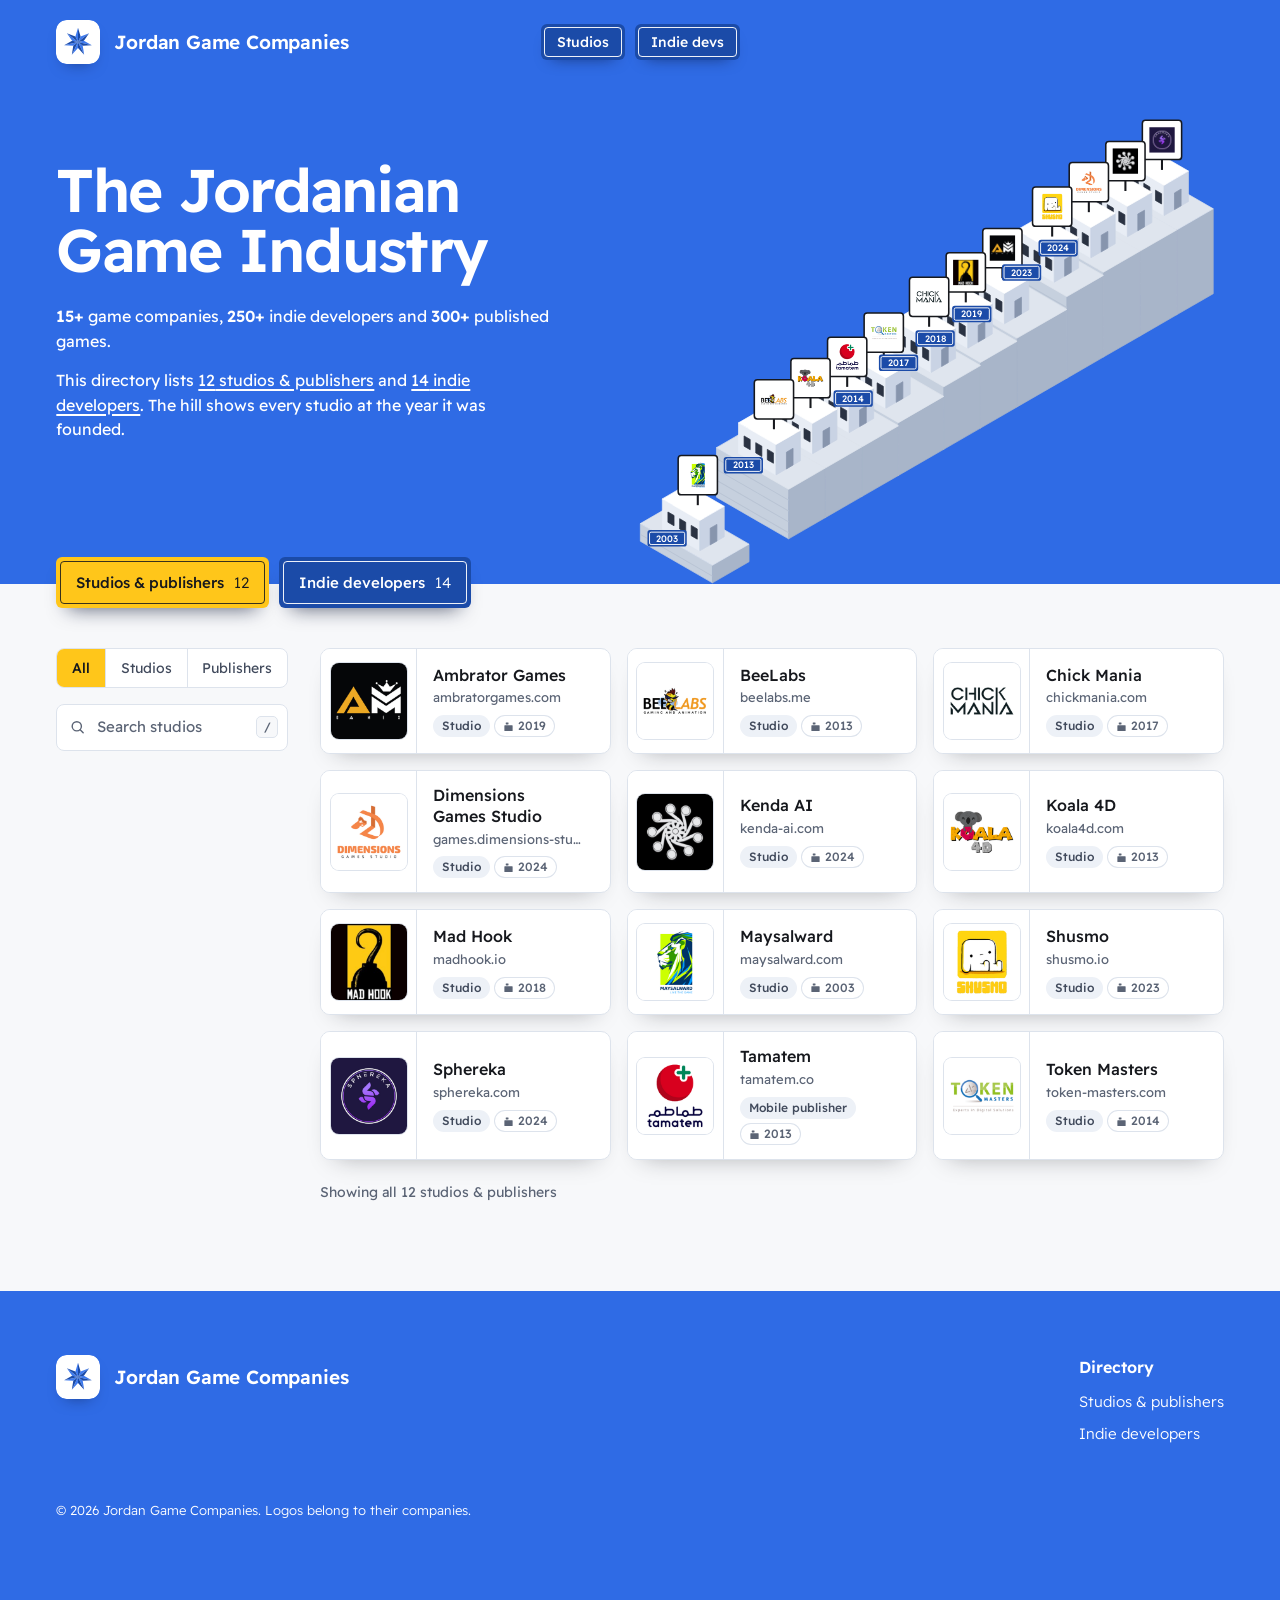
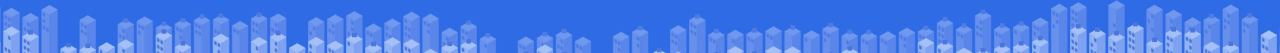
==== commit 4f1f6432: "Remove universities from game industry directory" ====
--- a/index.html
+++ b/index.html
@@ -4,7 +4,7 @@
   <meta charset="utf-8">
   <meta name="viewport" content="width=device-width, initial-scale=1">
   <title>The Jordanian Game Industry · Jordan Game Companies</title>
-  <meta name="description" content="Game studios, publishers, indie developers and universities in Jordan, in one directory.">
+  <meta name="description" content="Game studios, publishers and indie developers in Jordan, in one directory.">
   <meta name="theme-color" content="#2f6be5">
   <link rel="icon" href="assets/mark.svg" type="image/svg+xml">
   <link rel="stylesheet" href="css/fonts.css">
@@ -30,7 +30,6 @@
       <nav class="signs" aria-label="Directory">
         <a class="sign" href="#studios">Studios</a>
         <a class="sign" href="#indies">Indie devs</a>
-        <a class="sign" href="#universities">Universities</a>
       </nav>
     </div>
 
@@ -38,7 +37,7 @@
       <div class="hero__copy">
         <h1 id="top">The Jordanian Game Industry</h1>
         <p><b data-fig="companies">15+</b> game companies, <b data-fig="indies">250+</b> indie developers and <b data-fig="games">300+</b> published games.</p>
-        <p>This directory lists <a href="#studios"><span data-count="studios">12</span> studios &amp; publishers</a>, <a href="#indies"><span data-count="indies">14</span> indie developers</a> and <a href="#universities"><span data-count="universities">5</span> universities</a>. The hill shows every studio at the year it was founded.</p>
+        <p>This directory lists <a href="#studios"><span data-count="studios">12</span> studios &amp; publishers</a> and <a href="#indies"><span data-count="indies">14</span> indie developers</a>. The hill shows every studio at the year it was founded.</p>
       </div>
       <figure class="hill" id="hill">
         <svg class="hill__svg" id="hill-svg" role="group" aria-label="Studios by founding year"></svg>
@@ -52,7 +51,6 @@
     <div class="tabs" role="tablist" aria-label="Listing type">
       <button class="tab" type="button" role="tab" id="tab-studios" aria-controls="panel" aria-selected="true" data-tab="studios"><span class="tab__long">Studios &amp; publishers</span><span class="tab__short">Studios</span><span class="tab__count" data-count="studios">12</span></button>
       <button class="tab" type="button" role="tab" id="tab-indies" aria-controls="panel" aria-selected="false" tabindex="-1" data-tab="indies"><span class="tab__long">Indie developers</span><span class="tab__short">Indies</span><span class="tab__count" data-count="indies">14</span></button>
-      <button class="tab" type="button" role="tab" id="tab-universities" aria-controls="panel" aria-selected="false" tabindex="-1" data-tab="universities"><span class="tab__long">Universities</span><span class="tab__short">Universities</span><span class="tab__count" data-count="universities">5</span></button>
     </div>
 
     <div class="board">
@@ -97,7 +95,6 @@
           <ul>
             <li><a href="#studios">Studios &amp; publishers</a></li>
             <li><a href="#indies">Indie developers</a></li>
-            <li><a href="#universities">Universities</a></li>
           </ul>
         </div>
       </nav>
--- a/css/styles.css
+++ b/css/styles.css
@@ -410,12 +410,6 @@
   overflow: hidden;
   text-overflow: ellipsis;
 }
-.card__meta--wrap {
-  white-space: normal;
-  display: -webkit-box;
-  -webkit-line-clamp: 2;
-  -webkit-box-orient: vertical;
-}
 .card__chips { display: flex; flex-wrap: wrap; gap: 4px; margin-top: 5px; }
 .chip {
   font-size: 12px;
@@ -542,6 +536,9 @@
 }
 .profile__id h1:focus { outline: none; }
 .profile__meta { margin: 10px 0 0; font-size: 16px; color: var(--ink-2); font-variant-numeric: tabular-nums; }
+/* The tagline says what the listing is; the facts line under it steps back a shade. */
+.profile__tag { margin: 12px 0 0; max-width: 60ch; font-size: 17px; line-height: 1.5; color: var(--ink-2); text-wrap: pretty; }
+.profile__tag + .profile__meta { margin-top: 8px; font-size: 15px; color: var(--ink-3); }
 .profile__meta a { color: var(--sign); font-weight: 500; text-underline-offset: 3px; }
 .profile--missing { grid-template-columns: minmax(0, 1fr); align-items: start; margin-top: 40px; }
 .profile--missing .profile__act { padding-top: 8px; }
@@ -566,27 +563,71 @@
 .btn-visit:hover { background: var(--sign-hover); transform: translateY(-1px); box-shadow: var(--shadow-lift); }
 .btn-visit svg { width: 14px; height: 14px; flex: none; }
 
-/* The sheet: About and more of the category, with the information column on the right. */
+/* The sheet: About, Games and more of the category, with the information column on the right. */
 .sheet {
   display: grid;
   grid-template-columns: minmax(0, 1fr) 320px;
-  grid-template-rows: auto 1fr;
-  grid-template-areas: "about side" "more side";
+  align-items: start;
   gap: 0 56px;
   margin-top: 48px;
 }
 .sheet[hidden] { display: none; }
-.sheet__main { display: contents; }
-.about { grid-area: about; }
+.sheet__main { display: flex; flex-direction: column; gap: 48px; min-width: 0; }
+.sheet section[hidden] { display: none; }
 .about h2, .more__head h2 { margin: 0; font-size: 22px; font-weight: 600; line-height: 1.25; letter-spacing: -0.01em; }
-.about p { margin: 12px 0 0; max-width: 62ch; font-size: 17px; line-height: 1.65; color: var(--ink-2); }
+.about p { margin: 12px 0 0; max-width: 62ch; font-size: 17px; line-height: 1.65; color: var(--ink-2); text-wrap: pretty; }
+.about h2 + p { margin-top: 14px; }
 .about b { font-weight: 500; color: var(--ink); }
 .about a { color: var(--sign); font-weight: 500; text-underline-offset: 3px; }
-
-.more { grid-area: more; margin-top: 48px; }
-@media (min-width: 1001px) {
-  .sheet:not(:has(.about)) .more { grid-row: 1 / -1; margin-top: 0; }
-}
+/* The directory's own line on the studio closes the About, a step quieter than the profile. */
+.about .about__standing { margin-top: 16px; font-size: 15px; line-height: 1.6; color: var(--ink-3); }
+
+/* Games: the listing's titles as paper tiles, two across; a linked one opens its store page. */
+.games__count { font-weight: 300; color: var(--ink-3); font-variant-numeric: tabular-nums; }
+.games__list {
+  list-style: none;
+  margin: 0;
+  padding: 0;
+  display: grid;
+  grid-template-columns: repeat(2, minmax(0, 1fr));
+  gap: 16px;
+}
+.games__list li { display: flex; }
+.games__list li[hidden] { display: none; }
+.game {
+  position: relative;
+  flex: 1;
+  display: flex;
+  flex-direction: column;
+  gap: 4px;
+  min-width: 0;
+  padding: 16px 40px 16px 18px;
+  background: var(--paper);
+  border: 1px solid var(--line);
+  border-radius: var(--radius);
+  box-shadow: var(--shadow);
+  color: inherit;
+  text-decoration: none;
+}
+.game--link { transition: transform .22s var(--ease-out), box-shadow .22s var(--ease-out); }
+.game--link:hover { transform: translateY(-2px); box-shadow: var(--shadow-lift); }
+.game:focus { outline: none; }
+.game:focus-visible { outline: 2px solid var(--sign); outline-offset: 3px; }
+.game__name { font-size: 16px; font-weight: 500; line-height: 1.3; }
+.game--link:hover .game__name { color: var(--sign); }
+.game__meta { font-size: 13px; line-height: 1.45; color: var(--ink-3); font-variant-numeric: tabular-nums; }
+.game__year { font-weight: 500; color: var(--ink-2); }
+.game__blurb { font-size: 14px; line-height: 1.5; color: var(--ink-2); text-wrap: pretty; }
+.game__chips { display: flex; flex-wrap: wrap; gap: 4px; margin-top: auto; padding-top: 6px; }
+.game__go {
+  position: absolute;
+  top: 16px; right: 16px;
+  width: 14px; height: 14px;
+  color: var(--ink-3);
+  transition: color .15s ease, transform .22s var(--ease-out);
+}
+.game--link:hover .game__go { color: var(--sign); transform: translate(1px, -1px); }
+.games__all { margin-top: 16px; }
 .more__head {
   display: flex;
   flex-wrap: wrap;
@@ -609,11 +650,8 @@
 .more__all svg { width: 15px; height: 15px; }
 .sheet .cards { grid-template-columns: repeat(2, minmax(0, 1fr)); }
 
+/* Not sticky: with people, an address and social links, the panel can outgrow the window. */
 .sheet__side {
-  grid-area: side;
-  align-self: start;
-  position: sticky;
-  top: 24px;
   display: flex;
   flex-direction: column;
   gap: 16px;
@@ -646,6 +684,29 @@
 .facts dd a { color: var(--sign); text-decoration: underline; text-underline-offset: 3px; }
 .facts dd a svg { display: inline-block; width: 12px; height: 12px; margin-left: 5px; vertical-align: -1px; }
 .facts__none { font-weight: 400; color: var(--ink-3); }
+.facts__line { display: block; }
+.facts dd .facts__map { display: inline-block; margin-top: 3px; font-size: 13px; font-weight: 500; }
+.person { display: block; }
+.person + .person { margin-top: 6px; }
+.person__name { display: block; }
+.person__role { display: block; font-size: 13px; font-weight: 400; color: var(--ink-3); }
+
+/* Social links: the listing's own channels, as small round paper buttons. */
+.socials { display: flex; flex-wrap: wrap; gap: 6px; margin: -2px 0; }
+.facts dd a.social {
+  display: grid;
+  place-items: center;
+  width: 34px;
+  height: 34px;
+  border-radius: 999px;
+  background: var(--paper);
+  box-shadow: inset 0 0 0 1px var(--line);
+  color: var(--ink-2);
+  text-decoration: none;
+  transition: background-color .15s ease, color .15s ease;
+}
+.facts dd a.social:hover { background: var(--chip); color: var(--sign); }
+.facts dd a.social svg { width: 16px; height: 16px; margin: 0; vertical-align: 0; }
 
 /* ───────── Footer: back to the sky, the city on the horizon ───────── */
 
@@ -689,16 +750,13 @@
   .search { flex: 1 1 240px; }
   .profile { grid-template-columns: auto minmax(0, 1fr); }
   .profile__act { grid-column: 1 / -1; }
-  .sheet {
-    grid-template-columns: minmax(0, 1fr);
-    grid-template-rows: none;
-    grid-template-areas: "about" "side" "more";
-    gap: 32px;
-    margin-top: 36px;
-  }
-  .sheet:not(:has(.about)) { grid-template-areas: "side" "more"; }
-  .sheet__side { position: static; }
-  .more { margin-top: 16px; }
+  /* One column: About, then the facts, then Games and more of the category. */
+  .sheet { display: flex; flex-direction: column; gap: 40px; margin-top: 36px; }
+  .sheet__main { display: contents; }
+  .about { order: 1; }
+  .sheet__side { order: 2; }
+  .games { order: 3; }
+  .more { order: 4; }
 }
 
 @media (max-width: 720px) {
@@ -737,7 +795,8 @@
   .btn-visit { width: 100%; justify-content: center; }
   .about h2, .more__head h2 { font-size: 20px; }
   .about p { font-size: 16px; }
-  .sheet .cards { grid-template-columns: minmax(0, 1fr); }
+  .profile__tag { font-size: 16px; }
+  .sheet .cards, .games__list { grid-template-columns: minmax(0, 1fr); gap: 12px; }
 }
 
 @media (max-width: 400px) {
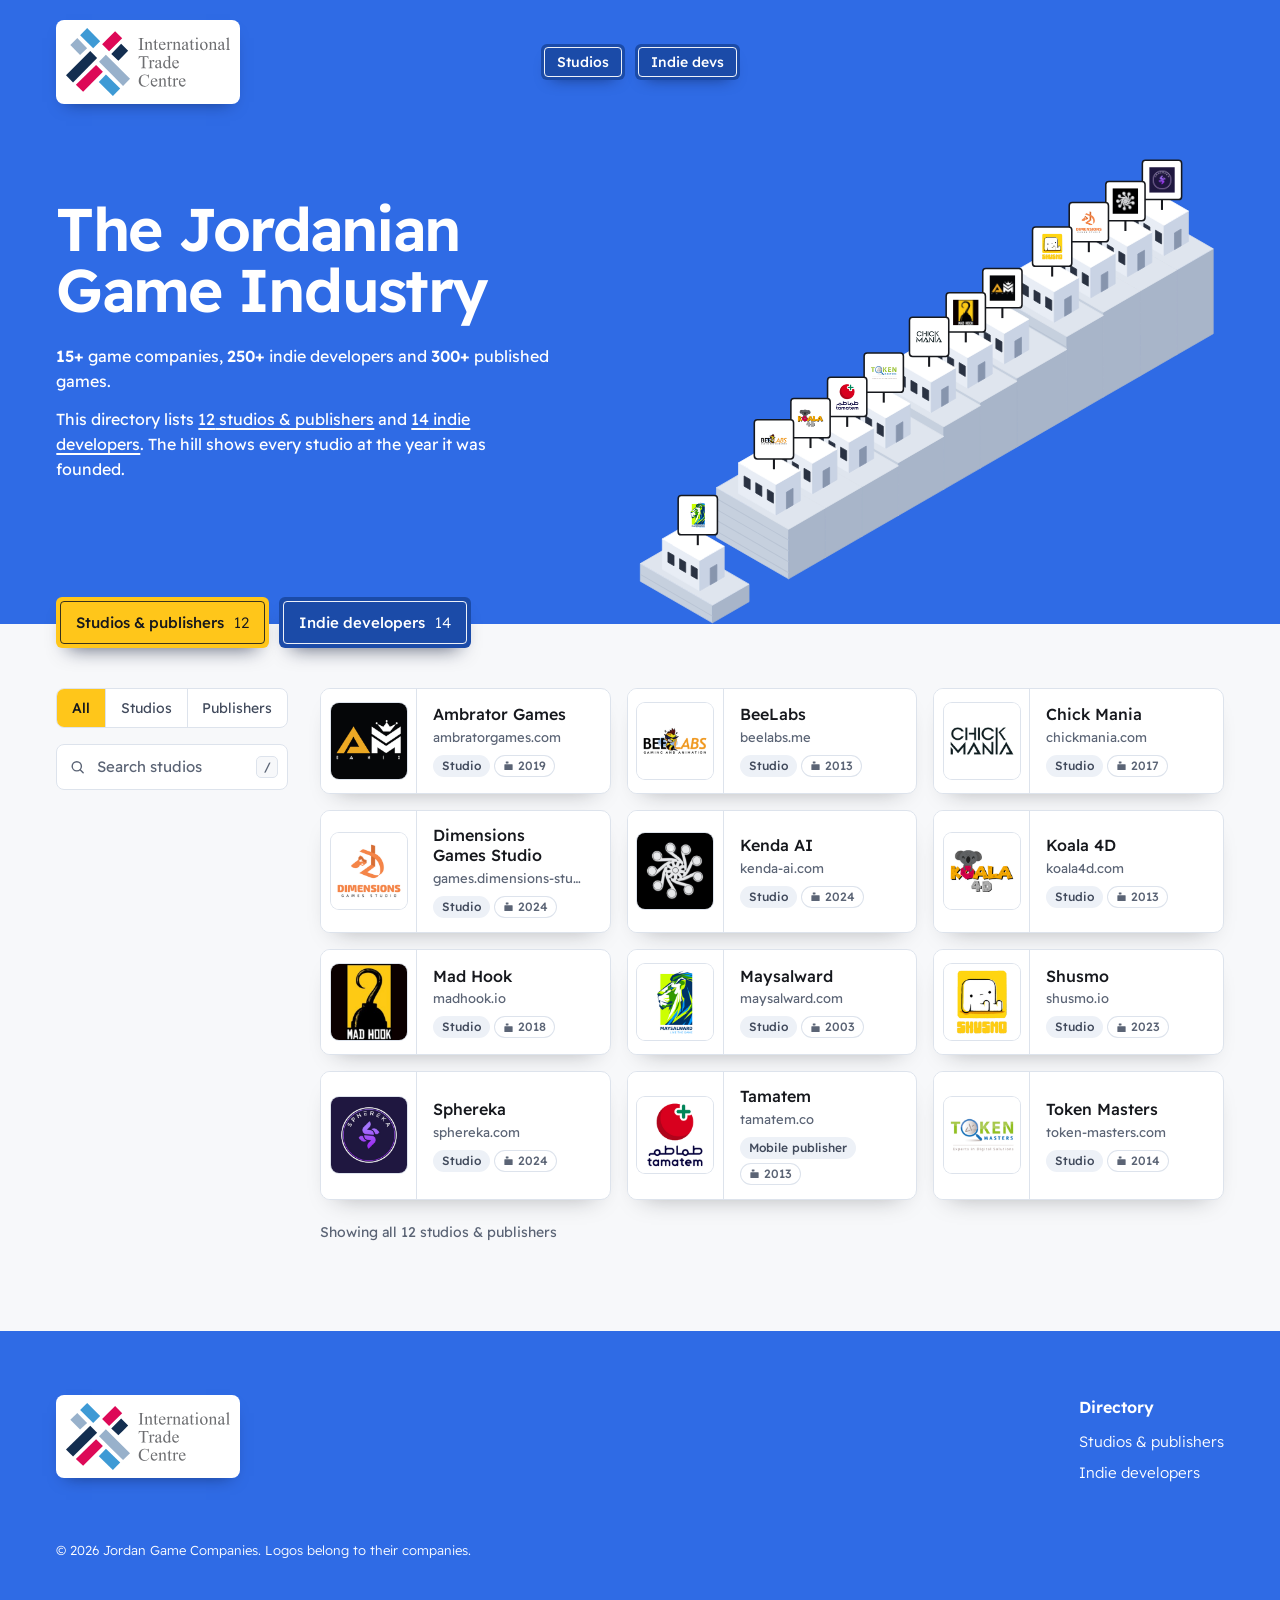
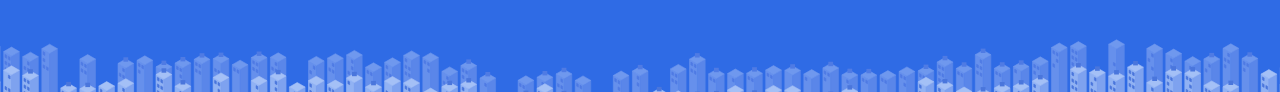
==== commit 37a2c3b3: "Replace site mark with International Trade Centre logo" ====
--- a/index.html
+++ b/index.html
@@ -6,7 +6,7 @@
   <title>The Jordanian Game Industry · Jordan Game Companies</title>
   <meta name="description" content="Game studios, publishers and indie developers in Jordan, in one directory.">
   <meta name="theme-color" content="#2f6be5">
-  <link rel="icon" href="assets/mark.svg" type="image/svg+xml">
+  <link rel="icon" href="assets/itc-mark.svg" type="image/svg+xml">
   <link rel="stylesheet" href="css/fonts.css">
   <link rel="stylesheet" href="css/styles.css">
 </head>
@@ -24,8 +24,8 @@
   <header class="sky">
     <div class="topbar">
       <a class="brand" href="#top">
-        <img src="assets/mark.svg" alt="" width="44" height="44">
-        <span class="brand__name">Jordan Game Companies</span>
+        <img src="assets/itc-logo.svg" alt="International Trade Centre" width="164" height="68">
+        <span class="vh">— Jordan Game Companies home</span>
       </a>
       <nav class="signs" aria-label="Directory">
         <a class="sign" href="#studios">Studios</a>
@@ -86,8 +86,8 @@
   <footer class="foot">
     <div class="foot__inner">
       <a class="brand" href="#top">
-        <img src="assets/mark.svg" alt="" width="44" height="44">
-        <span class="brand__name">Jordan Game Companies</span>
+        <img src="assets/itc-logo.svg" alt="International Trade Centre" width="164" height="68">
+        <span class="vh">— Jordan Game Companies home</span>
       </a>
       <nav class="foot__cols" aria-label="Footer">
         <div>
--- a/css/styles.css
+++ b/css/styles.css
@@ -95,23 +95,14 @@
 .brand {
   display: inline-flex;
   align-items: center;
-  gap: 14px;
   justify-self: start;
+  padding: 8px 10px;
+  background: var(--paper);
+  border-radius: 8px;
+  box-shadow: 0 8px 16px -10px rgba(8, 18, 48, .6);
   text-decoration: none;
 }
-.brand img {
-  width: 44px;
-  height: 44px;
-  border-radius: 11px;
-  box-shadow: 0 8px 16px -10px rgba(8, 18, 48, .6);
-}
-.brand__name {
-  display: block;
-  font-weight: 600;
-  font-size: 19px;
-  line-height: 1.2;
-  letter-spacing: -0.01em;
-}
+.brand img { width: 164px; height: auto; }
 
 .signs { display: flex; gap: 10px; }
 
@@ -763,9 +754,8 @@
   .topbar { grid-template-columns: minmax(0, 1fr) auto; row-gap: 16px; padding-top: 14px; }
   .signs { grid-column: 1 / -1; grid-row: 2; justify-content: center; }
   .sign { font-size: 13px; padding: 10px 13px; }
-  .brand { gap: 10px; }
-  .brand img { width: 38px; height: 38px; border-radius: 10px; }
-  .brand__name { font-size: 16px; }
+  .brand { padding: 6px 8px; }
+  .brand img { width: 140px; }
   .tabs { gap: 8px; margin-top: -24px; }
   .tab { font-size: 14px; gap: 7px; padding: 16px 13px; }
   .tab__long { display: none; }
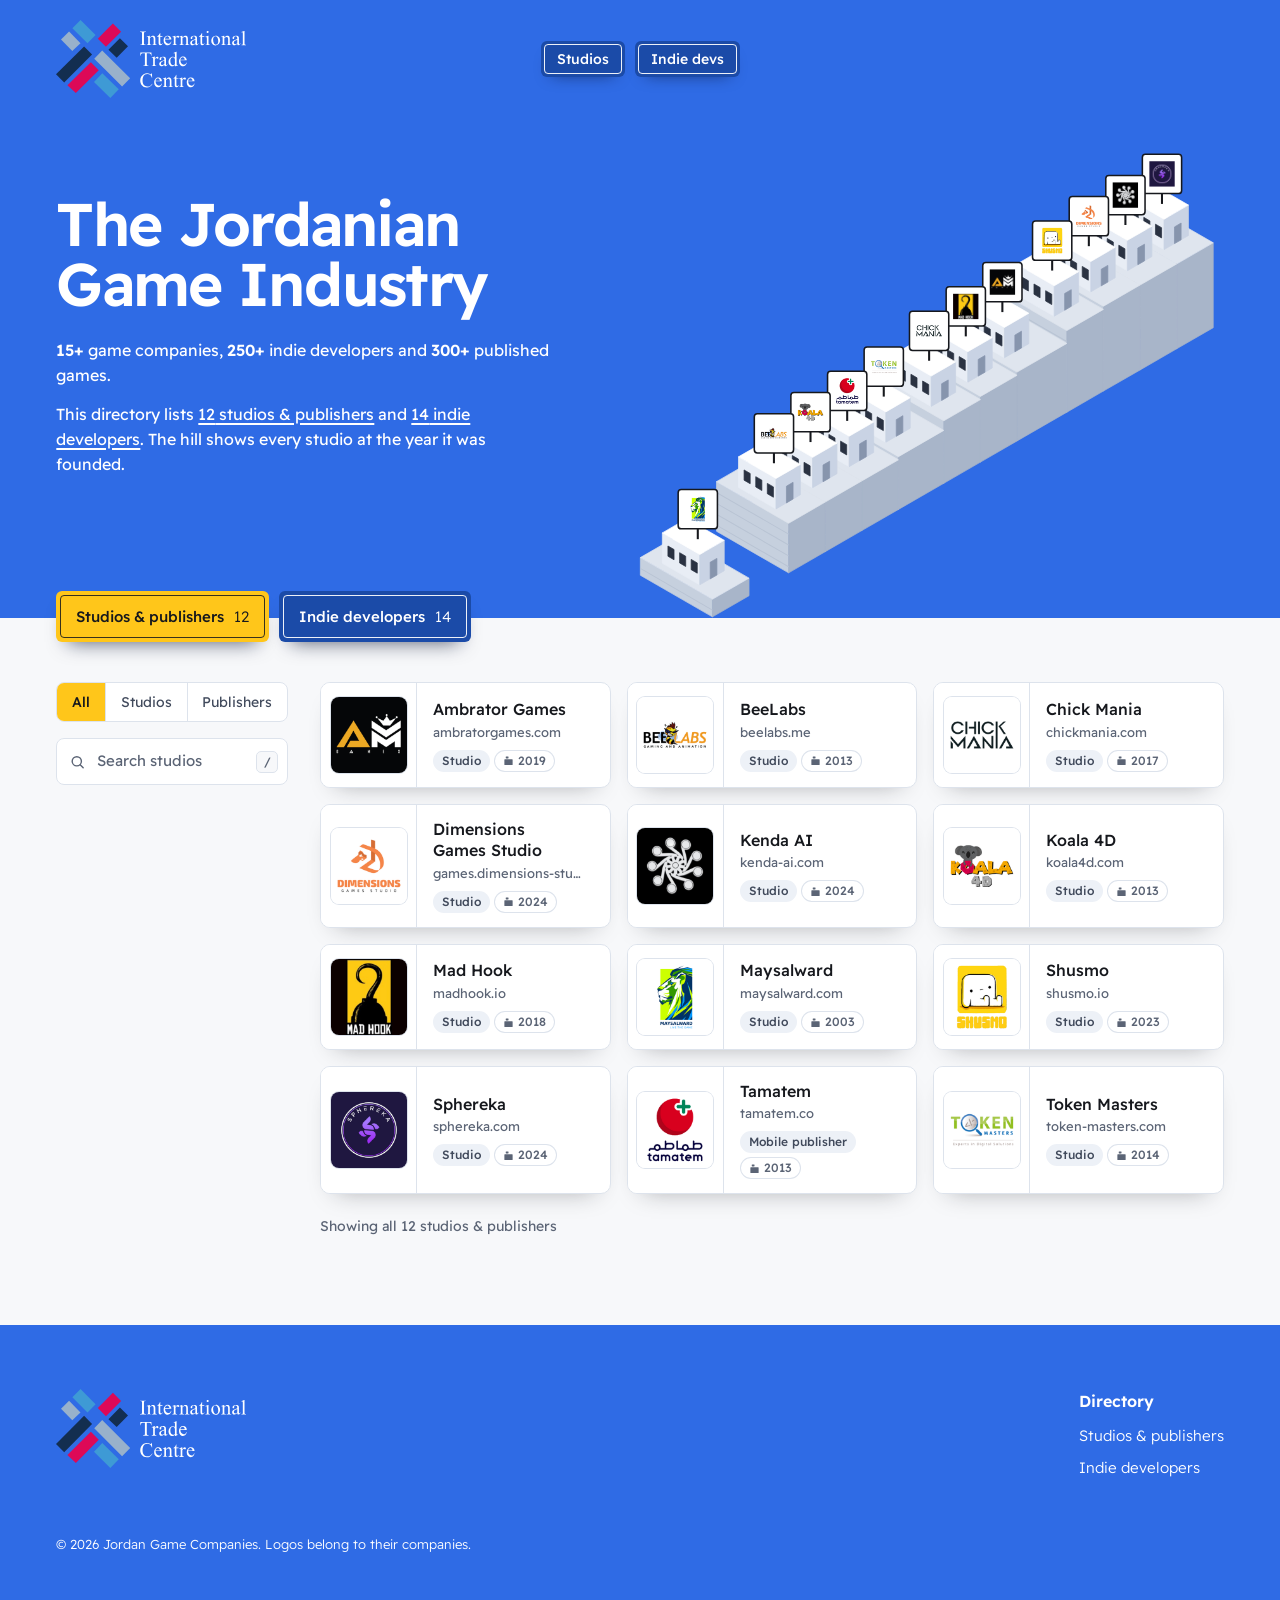
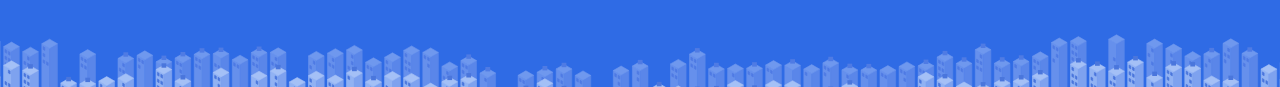
==== commit b5727076: "Show ITC logo directly on blue background" ====
--- a/index.html
+++ b/index.html
@@ -24,7 +24,7 @@
   <header class="sky">
     <div class="topbar">
       <a class="brand" href="#top">
-        <img src="assets/itc-logo.svg" alt="International Trade Centre" width="164" height="68">
+        <img src="assets/itc-logo.svg" alt="International Trade Centre" width="190" height="78">
         <span class="vh">— Jordan Game Companies home</span>
       </a>
       <nav class="signs" aria-label="Directory">
@@ -86,7 +86,7 @@
   <footer class="foot">
     <div class="foot__inner">
       <a class="brand" href="#top">
-        <img src="assets/itc-logo.svg" alt="International Trade Centre" width="164" height="68">
+        <img src="assets/itc-logo.svg" alt="International Trade Centre" width="190" height="78">
         <span class="vh">— Jordan Game Companies home</span>
       </a>
       <nav class="foot__cols" aria-label="Footer">
--- a/css/styles.css
+++ b/css/styles.css
@@ -96,13 +96,9 @@
   display: inline-flex;
   align-items: center;
   justify-self: start;
-  padding: 8px 10px;
-  background: var(--paper);
-  border-radius: 8px;
-  box-shadow: 0 8px 16px -10px rgba(8, 18, 48, .6);
   text-decoration: none;
 }
-.brand img { width: 164px; height: auto; }
+.brand img { width: 190px; height: auto; }
 
 .signs { display: flex; gap: 10px; }
 
@@ -754,8 +750,7 @@
   .topbar { grid-template-columns: minmax(0, 1fr) auto; row-gap: 16px; padding-top: 14px; }
   .signs { grid-column: 1 / -1; grid-row: 2; justify-content: center; }
   .sign { font-size: 13px; padding: 10px 13px; }
-  .brand { padding: 6px 8px; }
-  .brand img { width: 140px; }
+  .brand img { width: 158px; }
   .tabs { gap: 8px; margin-top: -24px; }
   .tab { font-size: 14px; gap: 7px; padding: 16px 13px; }
   .tab__long { display: none; }
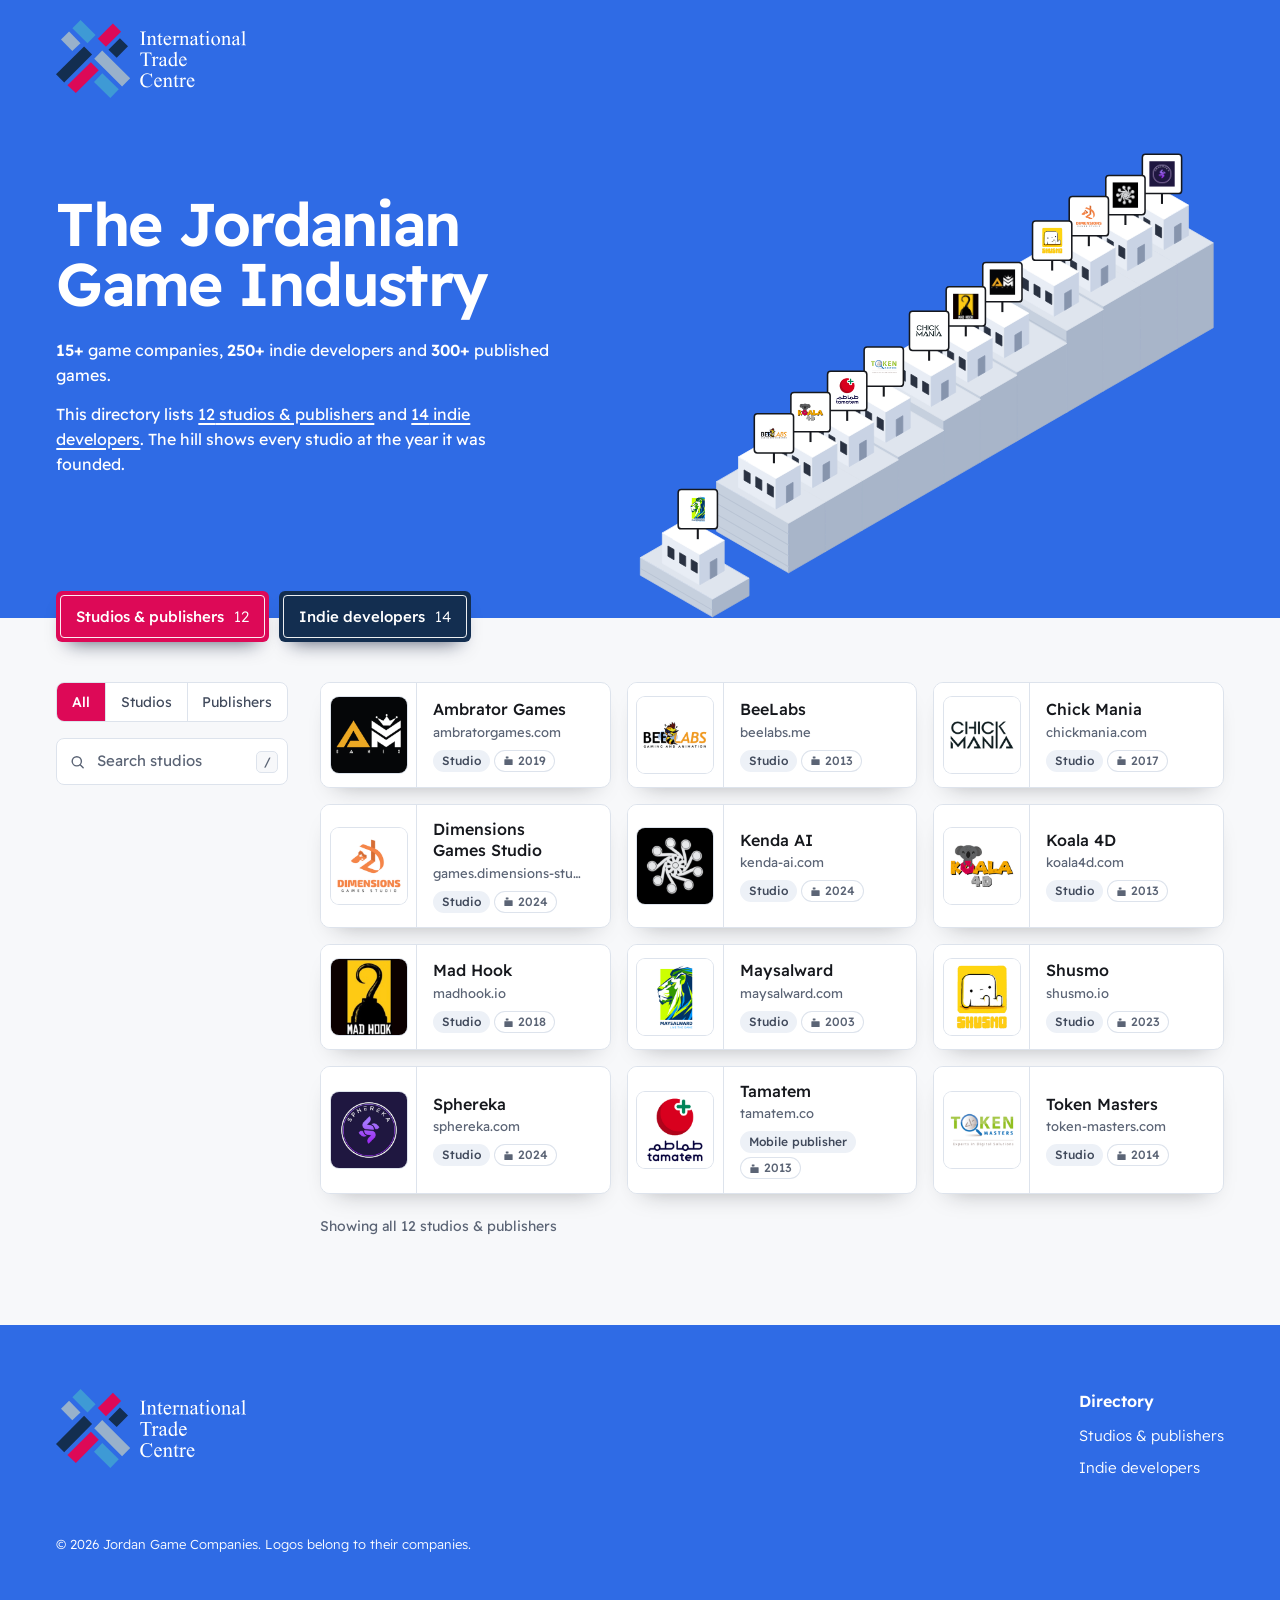
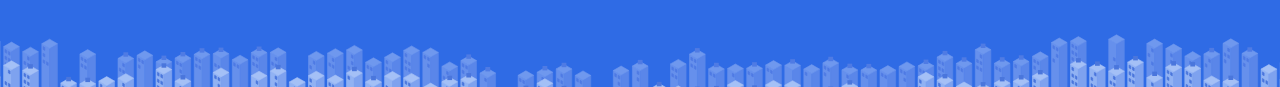
==== commit 699be677: "Remove duplicate Studios and Indie devs plates from the top bar" ====
--- a/index.html
+++ b/index.html
@@ -27,10 +27,6 @@
         <img src="assets/itc-logo.svg" alt="International Trade Centre" width="190" height="78">
         <span class="vh">— Jordan Game Companies home</span>
       </a>
-      <nav class="signs" aria-label="Directory">
-        <a class="sign" href="#studios">Studios</a>
-        <a class="sign" href="#indies">Indie devs</a>
-      </nav>
     </div>
 
     <div class="hero">
--- a/css/styles.css
+++ b/css/styles.css
@@ -1,11 +1,13 @@
 /* Jordan Game Companies: the Jordanian game industry drawn as Amman.
-   Sky field, limestone houses, blue enamel street signs; taxi yellow marks the active item and nothing else. */
+   Sky field, limestone houses, navy enamel street signs; crimson marks the active item and nothing else.
+   Navy, link blue and crimson are the International Trade Centre logo's own colors. */
 
 :root {
   --sky: #2f6be5;
-  --sign: #1b4ba8;
-  --sign-hover: #2357bf;
-  --taxi: #ffc61a;
+  --sign: #132e50;
+  --sign-hover: #1c446b;
+  --link: #1a70a8;
+  --accent: #dd0957;
   --ink: #16181d;
   --ink-2: #414a5c;
   --ink-3: #5b6475;
@@ -85,48 +87,17 @@
 }
 
 .topbar {
-  display: grid;
-  grid-template-columns: 1fr auto 1fr;
+  display: flex;
   align-items: center;
-  gap: 16px;
   padding: 20px var(--gutter) 0;
 }
 
 .brand {
   display: inline-flex;
   align-items: center;
-  justify-self: start;
   text-decoration: none;
 }
 .brand img { width: 190px; height: auto; }
-
-.signs { display: flex; gap: 10px; }
-
-/* A blue enamel street-name plate with its inset white rule. */
-.sign, .tab {
-  position: relative;
-  display: inline-flex;
-  align-items: center;
-  background: var(--sign);
-  color: #fff;
-  font-weight: 500;
-  line-height: 1;
-  text-decoration: none;
-  border-radius: 6px;
-  box-shadow: 0 8px 16px -11px rgba(8, 18, 48, .7);
-  transition: background-color .15s ease, transform .2s var(--ease-out);
-}
-.sign::after, .tab::after {
-  content: '';
-  position: absolute;
-  inset: 3px;
-  border: 1.5px solid rgba(255, 255, 255, .92);
-  border-radius: 4px;
-  pointer-events: none;
-}
-.sign { font-size: 14px; padding: 11px 16px; }
-.sign:hover, .tab:hover { background: var(--sign-hover); }
-.sign:active, .tab:active { transform: translateY(1px); }
 
 .hero {
   display: grid;
@@ -216,20 +187,38 @@
   gap: 10px;
   margin-top: -27px;
 }
+/* A navy enamel street-name plate with its inset white rule. */
 .tab {
+  position: relative;
+  display: inline-flex;
+  align-items: center;
+  gap: 10px;
   appearance: none;
   border: 0;
   margin: 0;
+  padding: 18px 20px;
+  background: var(--sign);
+  color: #fff;
   font-family: inherit;
   font-size: 15px;
-  gap: 10px;
-  padding: 18px 20px;
+  font-weight: 500;
+  line-height: 1;
+  border-radius: 6px;
   cursor: pointer;
   box-shadow: 0 12px 20px -12px rgba(8, 18, 48, .7);
-}
-.tab::after { inset: 4px; }
-.tab[aria-selected="true"] { background: var(--taxi); color: var(--ink); }
-.tab[aria-selected="true"]::after { border-color: rgba(22, 24, 29, .85); }
+  transition: background-color .15s ease, transform .2s var(--ease-out);
+}
+.tab::after {
+  content: '';
+  position: absolute;
+  inset: 4px;
+  border: 1.5px solid rgba(255, 255, 255, .92);
+  border-radius: 4px;
+  pointer-events: none;
+}
+.tab:hover { background: var(--sign-hover); }
+.tab:active { transform: translateY(1px); }
+.tab[aria-selected="true"] { background: var(--accent); }
 .tab:focus-visible { outline: 2px solid var(--ink); outline-offset: 3px; }
 .tab__count { font-weight: 300; font-variant-numeric: tabular-nums; }
 .tab__short { display: none; }
@@ -276,7 +265,7 @@
 }
 .kind button:first-child { border-left: 0; }
 .kind button:hover { background: var(--chip); }
-.kind button[aria-checked="true"] { background: var(--taxi); color: var(--ink); font-weight: 500; }
+.kind button[aria-checked="true"] { background: var(--accent); color: #fff; font-weight: 500; }
 .kind button:focus-visible { outline-offset: -3px; }
 
 .search { position: relative; }
@@ -419,14 +408,14 @@
   opacity: 0;
   transition: opacity .15s ease, transform .22s var(--ease-out);
 }
-.card:hover .card__go, .card:focus-visible .card__go { opacity: 1; transform: translateX(2px); color: var(--sign); }
+.card:hover .card__go, .card:focus-visible .card__go { opacity: 1; transform: translateX(2px); color: var(--link); }
 @media (hover: none) { .card__go { opacity: .8; } }
 
-/* Arrived from the hill or a deep link: a taxi-yellow ring closes in on the card. */
-.card.is-lit { outline: 3px solid var(--taxi); outline-offset: 3px; animation: lit .7s var(--ease-out); }
+/* Arrived from the hill or a deep link: a crimson ring closes in on the card. */
+.card.is-lit { outline: 3px solid var(--accent); outline-offset: 3px; animation: lit .7s var(--ease-out); }
 @keyframes lit {
-  from { outline-offset: 16px; outline-color: rgba(255, 198, 26, 0); }
-  to { outline-offset: 3px; outline-color: var(--taxi); }
+  from { outline-offset: 16px; outline-color: rgba(221, 9, 87, 0); }
+  to { outline-offset: 3px; outline-color: var(--accent); }
 }
 
 .empty {
@@ -493,7 +482,7 @@
   opacity: .7;
 }
 .crumbs a { color: var(--ink-2); text-decoration: none; }
-.crumbs a:hover { color: var(--sign); text-decoration: underline; text-underline-offset: 3px; }
+.crumbs a:hover { color: var(--link); text-decoration: underline; text-underline-offset: 3px; }
 .crumbs [aria-current] { color: var(--ink); font-weight: 500; }
 
 /* The profile head: logo, name and type, and the way out to the listing's site. */
@@ -526,11 +515,11 @@
 /* The tagline says what the listing is; the facts line under it steps back a shade. */
 .profile__tag { margin: 12px 0 0; max-width: 60ch; font-size: 17px; line-height: 1.5; color: var(--ink-2); text-wrap: pretty; }
 .profile__tag + .profile__meta { margin-top: 8px; font-size: 15px; color: var(--ink-3); }
-.profile__meta a { color: var(--sign); font-weight: 500; text-underline-offset: 3px; }
+.profile__meta a { color: var(--link); font-weight: 500; text-underline-offset: 3px; }
 .profile--missing { grid-template-columns: minmax(0, 1fr); align-items: start; margin-top: 40px; }
 .profile--missing .profile__act { padding-top: 8px; }
 
-/* The one way out to the listing's own site: an action, so a pill; sign blue, because it is a way to go. */
+/* The one way out to the listing's own site: an action, so a pill; navy, because it is a way to go. */
 .btn-visit {
   display: inline-flex;
   align-items: center;
@@ -565,7 +554,7 @@
 .about p { margin: 12px 0 0; max-width: 62ch; font-size: 17px; line-height: 1.65; color: var(--ink-2); text-wrap: pretty; }
 .about h2 + p { margin-top: 14px; }
 .about b { font-weight: 500; color: var(--ink); }
-.about a { color: var(--sign); font-weight: 500; text-underline-offset: 3px; }
+.about a { color: var(--link); font-weight: 500; text-underline-offset: 3px; }
 /* The directory's own line on the studio closes the About, a step quieter than the profile. */
 .about .about__standing { margin-top: 16px; font-size: 15px; line-height: 1.6; color: var(--ink-3); }
 
@@ -601,7 +590,7 @@
 .game:focus { outline: none; }
 .game:focus-visible { outline: 2px solid var(--sign); outline-offset: 3px; }
 .game__name { font-size: 16px; font-weight: 500; line-height: 1.3; }
-.game--link:hover .game__name { color: var(--sign); }
+.game--link:hover .game__name { color: var(--link); }
 .game__meta { font-size: 13px; line-height: 1.45; color: var(--ink-3); font-variant-numeric: tabular-nums; }
 .game__year { font-weight: 500; color: var(--ink-2); }
 .game__blurb { font-size: 14px; line-height: 1.5; color: var(--ink-2); text-wrap: pretty; }
@@ -613,7 +602,7 @@
   color: var(--ink-3);
   transition: color .15s ease, transform .22s var(--ease-out);
 }
-.game--link:hover .game__go { color: var(--sign); transform: translate(1px, -1px); }
+.game--link:hover .game__go { color: var(--link); transform: translate(1px, -1px); }
 .games__all { margin-top: 16px; }
 .more__head {
   display: flex;
@@ -629,7 +618,7 @@
   gap: 6px;
   font-size: 15px;
   font-weight: 500;
-  color: var(--sign);
+  color: var(--link);
   text-decoration: underline;
   text-underline-offset: 3px;
 }
@@ -668,7 +657,7 @@
   overflow-wrap: break-word;
   font-variant-numeric: tabular-nums;
 }
-.facts dd a { color: var(--sign); text-decoration: underline; text-underline-offset: 3px; }
+.facts dd a { color: var(--link); text-decoration: underline; text-underline-offset: 3px; }
 .facts dd a svg { display: inline-block; width: 12px; height: 12px; margin-left: 5px; vertical-align: -1px; }
 .facts__none { font-weight: 400; color: var(--ink-3); }
 .facts__line { display: block; }
@@ -692,7 +681,7 @@
   text-decoration: none;
   transition: background-color .15s ease, color .15s ease;
 }
-.facts dd a.social:hover { background: var(--chip); color: var(--sign); }
+.facts dd a.social:hover { background: var(--chip); color: var(--link); }
 .facts dd a.social svg { width: 16px; height: 16px; margin: 0; vertical-align: 0; }
 
 /* ───────── Footer: back to the sky, the city on the horizon ───────── */
@@ -747,9 +736,7 @@
 }
 
 @media (max-width: 720px) {
-  .topbar { grid-template-columns: minmax(0, 1fr) auto; row-gap: 16px; padding-top: 14px; }
-  .signs { grid-column: 1 / -1; grid-row: 2; justify-content: center; }
-  .sign { font-size: 13px; padding: 10px 13px; }
+  .topbar { padding-top: 14px; }
   .brand img { width: 158px; }
   .tabs { gap: 8px; margin-top: -24px; }
   .tab { font-size: 14px; gap: 7px; padding: 16px 13px; }
